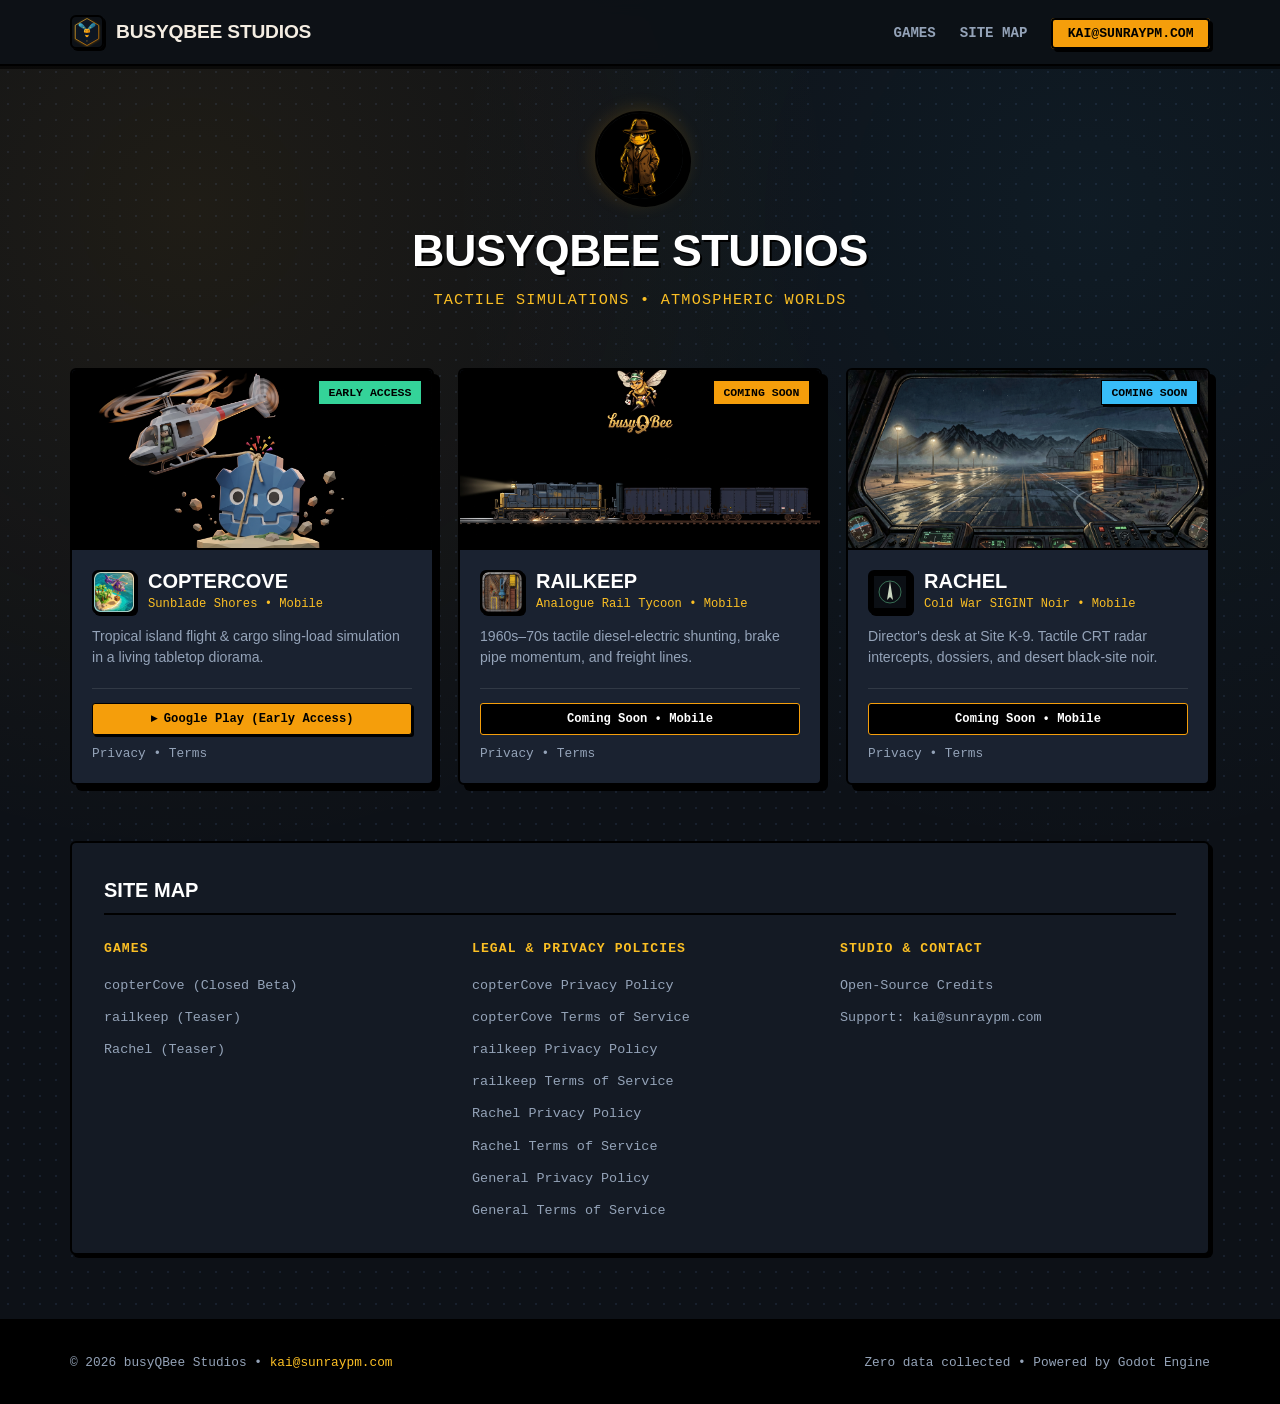
==== index.html @ 2d200925 "fix: set all titles to Mobile platform and copterCove to Early Access" ====
<!DOCTYPE html>
<html lang="en">
<head>
  <meta charset="UTF-8">
  <meta name="viewport" content="width=device-width, initial-scale=1.0">
  <title>busyQBee Studios</title>
  <meta name="description" content="busyQBee Studios — Independent game studio.">
  <link rel="icon" type="image/svg+xml" href="assets/images/favicon.svg">
  <link rel="stylesheet" href="assets/css/style.css">
</head>
<body>

  <!-- Minimal Header -->
  <header class="navbar">
    <div class="container nav-container">
      <a href="index.html" class="nav-brand">
        <img src="assets/images/busyqbee_logo.svg" alt="busyQBee Studios Logo" class="nav-logo">
        <span>busyQBee Studios</span>
      </a>
      <ul class="nav-links">
        <li><a href="#games" class="nav-link">Games</a></li>
        <li><a href="#sitemap" class="nav-link">Site Map</a></li>
        <li><a href="mailto:kai@sunraypm.com" class="nav-btn">kai@sunraypm.com</a></li>
      </ul>
    </div>
  </header>

  <main class="container">
    <!-- Hero / Headline with Noir Mascot -->
    <section class="minimal-hero">
      <img src="assets/images/mascot_noir_bee.png" alt="busyQBee Mascot" class="mascot-badge">
      <h1 class="minimal-title">busyQBee Studios</h1>
      <p class="minimal-tagline">Tactile simulations &bull; Atmospheric worlds</p>
    </section>

    <!-- 3 Games Horizontally -->
    <section id="games" class="games-horizontal-section">
      <div class="games-horizontal-grid">

        <!-- GAME 1: copterCove -->
        <article class="mini-game-card">
          <div class="mini-card-media">
            <img src="assets/images/coptercove_splash.jpg" alt="copterCove" loading="lazy">
            <span class="card-status-badge status-live">Early Access</span>
          </div>
          <div class="mini-card-body">
            <div class="mini-card-header">
              <img src="assets/images/coptercove_icon.png" alt="copterCove Icon" class="mini-icon">
              <div>
                <h2 class="mini-title">copterCove</h2>
                <div class="mini-subtitle">Sunblade Shores &bull; Mobile</div>
              </div>
            </div>
            <p class="mini-desc">
              Tropical island flight &amp; cargo sling-load simulation in a living tabletop diorama.
            </p>
            <div class="mini-actions">
              <a href="https://play.google.com/store/apps/details?id=com.sunraypm.sunbladeshores&hl=de" target="_blank" rel="noopener" class="availability-tag play-btn">&rtrif; Google Play (Early Access)</a>
              <div class="mini-links">
                <a href="coptercove-privacy.html">Privacy</a> &bull;
                <a href="coptercove-tos.html">Terms</a>
              </div>
            </div>
          </div>
        </article>

        <!-- GAME 2: railkeep -->
        <article class="mini-game-card teaser-card">
          <div class="mini-card-media">
            <img src="assets/images/railkeep_splash.png" alt="railkeep" loading="lazy">
            <span class="card-status-badge status-teaser">Coming Soon</span>
          </div>
          <div class="mini-card-body">
            <div class="mini-card-header">
              <img src="assets/images/railkeep_icon.png" alt="railkeep Icon" class="mini-icon">
              <div>
                <h2 class="mini-title">railkeep</h2>
                <div class="mini-subtitle">Analogue Rail Tycoon &bull; Mobile</div>
              </div>
            </div>
            <p class="mini-desc">
              1960s–70s tactile diesel-electric shunting, brake pipe momentum, and freight lines.
            </p>
            <div class="mini-actions">
              <span class="availability-tag">Coming Soon &bull; Mobile</span>
              <div class="mini-links">
                <a href="railkeep-privacy.html">Privacy</a> &bull;
                <a href="railkeep-tos.html">Terms</a>
              </div>
            </div>
          </div>
        </article>

        <!-- GAME 3: Rachel -->
        <article class="mini-game-card teaser-card">
          <div class="mini-card-media">
            <img src="assets/images/rachel_splash.png" alt="Rachel" loading="lazy">
            <span class="card-status-badge status-classified">Coming Soon</span>
          </div>
          <div class="mini-card-body">
            <div class="mini-card-header">
              <img src="assets/images/rachel_icon.svg" alt="Rachel Icon" class="mini-icon" style="padding: 4px;">
              <div>
                <h2 class="mini-title">Rachel</h2>
                <div class="mini-subtitle">Cold War SIGINT Noir &bull; Mobile</div>
              </div>
            </div>
            <p class="mini-desc">
              Director's desk at Site K-9. Tactile CRT radar intercepts, dossiers, and desert black-site noir.
            </p>
            <div class="mini-actions">
              <span class="availability-tag">Coming Soon &bull; Mobile</span>
              <div class="mini-links">
                <a href="rachel-privacy.html">Privacy</a> &bull;
                <a href="rachel-tos.html">Terms</a>
              </div>
            </div>
          </div>
        </article>

      </div>
    </section>

    <!-- Site Map Section Below -->
    <section id="sitemap" class="sitemap-section">
      <div class="sitemap-header">Site Map</div>
      <div class="sitemap-grid">
        <div class="sitemap-col">
          <h4>Games</h4>
          <ul>
            <li><a href="#games">copterCove (Closed Beta)</a></li>
            <li><a href="#games">railkeep (Teaser)</a></li>
            <li><a href="#games">Rachel (Teaser)</a></li>
          </ul>
        </div>

        <div class="sitemap-col">
          <h4>Legal &amp; Privacy Policies</h4>
          <ul>
            <li><a href="coptercove-privacy.html">copterCove Privacy Policy</a></li>
            <li><a href="coptercove-tos.html">copterCove Terms of Service</a></li>
            <li><a href="railkeep-privacy.html">railkeep Privacy Policy</a></li>
            <li><a href="railkeep-tos.html">railkeep Terms of Service</a></li>
            <li><a href="rachel-privacy.html">Rachel Privacy Policy</a></li>
            <li><a href="rachel-tos.html">Rachel Terms of Service</a></li>
            <li><a href="privacy.html">General Privacy Policy</a></li>
            <li><a href="terms.html">General Terms of Service</a></li>
          </ul>
        </div>

        <div class="sitemap-col">
          <h4>Studio &amp; Contact</h4>
          <ul>
            <li><a href="credits.html">Open-Source Credits</a></li>
            <li><a href="mailto:kai@sunraypm.com">Support: kai@sunraypm.com</a></li>
          </ul>
        </div>
      </div>
    </section>
  </main>

  <!-- Minimal Footer -->
  <footer class="footer">
    <div class="container footer-bottom">
      <div>&copy; 2026 busyQBee Studios &bull; <a href="mailto:kai@sunraypm.com">kai@sunraypm.com</a></div>
      <div>Zero data collected &bull; Powered by Godot Engine</div>
    </div>
  </footer>

</body>
</html>
---- assets/css/style.css ----
/* ==========================================================================
   busyQBee Studios — Minimal Noir Cartoony Stylesheet
   Clean 3-column layout, bold ink outlines, warm sodium lighting, zero clutter
   ========================================================================== */

:root {
  --ink-black: #080a0f;
  --noir-bg: #0d1117;
  --noir-surface: #141a24;
  --noir-panel: #1a2230;
  --noir-panel-hover: #222d40;
  
  --amber-lamp: #f59e0b;
  --amber-glow: #fbbf24;
  --radar-green: #34d399;
  --sigint-cyan: #38bdf8;
  
  --paper-cream: #f4ede2;
  --paper-dim: #94a3b8;
  
  --shadow-comic: 3px 3px 0px #000000;
  --shadow-comic-lg: 6px 6px 0px #000000;

  --font-display: -apple-system, BlinkMacSystemFont, "Trebuchet MS", "Impact", sans-serif;
  --font-mono: "Courier New", Courier, ui-monospace, Menlo, monospace;
  --font-sans: -apple-system, BlinkMacSystemFont, "Segoe UI", Roboto, sans-serif;
}

*, *::before, *::after {
  box-sizing: border-box;
  margin: 0;
  padding: 0;
}

html {
  scroll-behavior: smooth;
  font-family: var(--font-sans);
  background-color: var(--ink-black);
  color: var(--paper-cream);
  line-height: 1.5;
}

body {
  min-height: 100vh;
  display: flex;
  flex-direction: column;
  background-color: var(--noir-bg);
  background-image: 
    radial-gradient(circle at 15% 15%, rgba(245, 158, 11, 0.08) 0%, transparent 40%),
    radial-gradient(circle at 85% 15%, rgba(56, 189, 248, 0.06) 0%, transparent 40%),
    radial-gradient(#18202d 1px, transparent 1px);
  background-size: 100% 100%, 100% 100%, 16px 16px;
}

a {
  color: var(--amber-glow);
  text-decoration: none;
  transition: all 0.2s ease;
}

a:hover {
  color: #fff;
}

img {
  max-width: 100%;
  height: auto;
  display: block;
}

.container {
  width: 100%;
  max-width: 1180px;
  margin: 0 auto;
  padding: 0 1.25rem;
}

.container-narrow {
  max-width: 840px;
}

/* Navbar */
.navbar {
  position: sticky;
  top: 0;
  z-index: 100;
  background: rgba(13, 17, 23, 0.95);
  backdrop-filter: blur(8px);
  border-bottom: 2px solid #000;
  box-shadow: 0 3px 0 rgba(0, 0, 0, 0.6);
}

.nav-container {
  display: flex;
  justify-content: space-between;
  align-items: center;
  height: 64px;
}

.nav-brand {
  display: flex;
  align-items: center;
  gap: 0.75rem;
  font-family: var(--font-display);
  font-weight: 800;
  font-size: 1.2rem;
  letter-spacing: -0.01em;
  color: var(--paper-cream);
  text-transform: uppercase;
}

.nav-logo {
  width: 34px;
  height: 34px;
  border-radius: 6px;
  border: 2px solid #000;
  box-shadow: 2px 2px 0px #000;
}

.nav-links {
  display: flex;
  align-items: center;
  gap: 1.5rem;
  list-style: none;
}

.nav-link {
  font-family: var(--font-mono);
  font-size: 0.88rem;
  font-weight: 700;
  color: var(--paper-dim);
  text-transform: uppercase;
}

.nav-link:hover {
  color: var(--amber-glow);
}

.nav-btn {
  font-family: var(--font-mono);
  background: var(--amber-lamp);
  color: #000;
  padding: 0.4rem 0.9rem;
  border-radius: 4px;
  font-weight: 800;
  font-size: 0.82rem;
  text-transform: uppercase;
  border: 2px solid #000;
  box-shadow: var(--shadow-comic);
}

.nav-btn:hover {
  background: var(--amber-glow);
  transform: translate(-1px, -1px);
  box-shadow: 4px 4px 0px #000;
  color: #000;
}

/* Minimal Hero */
.minimal-hero {
  text-align: center;
  padding: 2.8rem 0 2rem;
}

.mascot-badge {
  width: 90px;
  height: 90px;
  border: 2px solid #000;
  border-radius: 50%;
  margin: 0 auto 1rem;
  box-shadow: var(--shadow-comic-lg), 0 0 20px rgba(245, 158, 11, 0.2);
  object-fit: cover;
  background: #000;
}

.minimal-title {
  font-family: var(--font-display);
  font-size: clamp(2rem, 4vw, 2.8rem);
  font-weight: 900;
  text-transform: uppercase;
  color: #fff;
  letter-spacing: -0.01em;
  text-shadow: 2px 2px 0px #000;
}

.minimal-tagline {
  font-family: var(--font-mono);
  font-size: 0.95rem;
  color: var(--amber-glow);
  text-transform: uppercase;
  letter-spacing: 0.08em;
  margin-top: 0.3rem;
}

/* Horizontal 3-Card Grid */
.games-horizontal-section {
  padding: 1.5rem 0 3.5rem;
}

.games-horizontal-grid {
  display: grid;
  grid-template-columns: repeat(3, 1fr);
  gap: 1.5rem;
}

.mini-game-card {
  background: var(--noir-panel);
  border: 2px solid #000;
  border-radius: 6px;
  overflow: hidden;
  box-shadow: var(--shadow-comic-lg);
  display: flex;
  flex-direction: column;
  transition: transform 0.2s ease, border-color 0.2s ease;
}

.mini-game-card:hover {
  transform: translate(-2px, -2px);
  box-shadow: 8px 8px 0px #000;
  border-color: var(--amber-lamp);
}

.mini-card-media {
  position: relative;
  height: 180px;
  background: #000;
  border-bottom: 2px solid #000;
  overflow: hidden;
}

.mini-card-media img {
  width: 100%;
  height: 100%;
  object-fit: cover;
}

.card-status-badge {
  position: absolute;
  top: 10px;
  right: 10px;
  font-family: var(--font-mono);
  font-size: 0.72rem;
  font-weight: 800;
  text-transform: uppercase;
  padding: 0.2rem 0.6rem;
  border: 1px solid #000;
  box-shadow: 2px 2px 0px #000;
}

.status-live {
  background: var(--radar-green);
  color: #000;
}

.status-teaser {
  background: var(--amber-lamp);
  color: #000;
}

.status-classified {
  background: var(--sigint-cyan);
  color: #000;
}

.mini-card-body {
  padding: 1.25rem;
  display: flex;
  flex-direction: column;
  flex-grow: 1;
  justify-content: space-between;
}

.mini-card-header {
  display: flex;
  align-items: center;
  gap: 0.75rem;
  margin-bottom: 0.8rem;
}

.mini-icon {
  width: 44px;
  height: 44px;
  border-radius: 6px;
  border: 2px solid #000;
  box-shadow: 2px 2px 0px #000;
  background: #000;
  flex-shrink: 0;
}

.mini-title {
  font-family: var(--font-display);
  font-size: 1.25rem;
  font-weight: 800;
  text-transform: uppercase;
  color: #fff;
  line-height: 1.1;
}

.mini-subtitle {
  font-family: var(--font-mono);
  font-size: 0.76rem;
  color: var(--amber-glow);
  margin-top: 0.15rem;
}

.mini-desc {
  font-size: 0.88rem;
  color: var(--paper-dim);
  line-height: 1.5;
  margin-bottom: 1.2rem;
}

.mini-actions {
  border-top: 1px solid rgba(255, 255, 255, 0.1);
  padding-top: 0.9rem;
}

.availability-tag {
  display: block;
  font-family: var(--font-mono);
  font-size: 0.76rem;
  font-weight: 700;
  color: #fff;
  background: #000;
  padding: 0.35rem 0.5rem;
  border: 1px solid var(--amber-lamp);
  margin-bottom: 0.6rem;
  border-radius: 3px;
  text-align: center;
}

.availability-tag.play-btn {
  background: var(--amber-lamp);
  color: #000;
  border-color: #000;
  box-shadow: 2px 2px 0px #000;
  text-decoration: none;
}

.availability-tag.play-btn:hover {
  background: var(--amber-glow);
  transform: translate(-1px, -1px);
  box-shadow: 3px 3px 0px #000;
  color: #000;
}

.mini-links {
  font-family: var(--font-mono);
  font-size: 0.8rem;
  color: var(--paper-dim);
}

.mini-links a {
  color: var(--paper-dim);
}

.mini-links a:hover {
  color: var(--amber-glow);
}

/* Site Map Section */
.sitemap-section {
  background: var(--noir-surface);
  border: 2px solid #000;
  border-radius: 6px;
  padding: 2rem;
  margin-bottom: 4rem;
  box-shadow: var(--shadow-comic);
}

.sitemap-header {
  font-family: var(--font-display);
  font-size: 1.25rem;
  font-weight: 800;
  text-transform: uppercase;
  color: #fff;
  border-bottom: 2px solid #000;
  padding-bottom: 0.5rem;
  margin-bottom: 1.5rem;
}

.sitemap-grid {
  display: grid;
  grid-template-columns: repeat(3, 1fr);
  gap: 2rem;
}

.sitemap-col h4 {
  font-family: var(--font-mono);
  font-size: 0.82rem;
  font-weight: 800;
  text-transform: uppercase;
  letter-spacing: 0.08em;
  color: var(--amber-glow);
  margin-bottom: 0.8rem;
}

.sitemap-col ul {
  list-style: none;
  display: flex;
  flex-direction: column;
  gap: 0.5rem;
}

.sitemap-col li a {
  font-family: var(--font-mono);
  font-size: 0.84rem;
  color: var(--paper-dim);
}

.sitemap-col li a:hover {
  color: #fff;
  padding-left: 3px;
}

/* Legal Document Styles */
.legal-header {
  padding: 3rem 0 1.5rem;
  border-bottom: 2px solid #000;
  margin-bottom: 2rem;
}

.legal-back {
  font-family: var(--font-mono);
  font-size: 0.85rem;
  text-transform: uppercase;
  color: var(--paper-dim);
  margin-bottom: 1rem;
  display: inline-block;
}

.legal-title {
  font-family: var(--font-display);
  font-size: clamp(1.8rem, 3.5vw, 2.5rem);
  font-weight: 900;
  text-transform: uppercase;
  color: #fff;
  margin-bottom: 0.5rem;
}

.legal-meta {
  display: flex;
  gap: 1.5rem;
  font-family: var(--font-mono);
  font-size: 0.8rem;
  color: var(--amber-glow);
  flex-wrap: wrap;
}

.legal-nav-tabs {
  display: flex;
  gap: 0.6rem;
  margin-bottom: 1.5rem;
  border-bottom: 2px solid #000;
  padding-bottom: 0.6rem;
  flex-wrap: wrap;
}

.legal-tab-btn {
  font-family: var(--font-mono);
  padding: 0.35rem 0.8rem;
  background: var(--noir-surface);
  color: var(--paper-dim);
  font-size: 0.8rem;
  font-weight: 700;
  text-transform: uppercase;
  border: 2px solid #000;
  box-shadow: 2px 2px 0px #000;
}

.legal-tab-btn.active, .legal-tab-btn:hover {
  background: var(--amber-lamp);
  color: #000;
}

.legal-content {
  background: var(--noir-panel);
  border: 2px solid #000;
  box-shadow: var(--shadow-comic-lg);
  border-radius: 6px;
  padding: 2.5rem;
  margin-bottom: 3.5rem;
}

.legal-content h2 {
  font-family: var(--font-display);
  font-size: 1.3rem;
  font-weight: 800;
  text-transform: uppercase;
  color: #fff;
  margin: 1.8rem 0 0.8rem;
  padding-bottom: 0.4rem;
  border-bottom: 2px solid #000;
}

.legal-content h2:first-of-type {
  margin-top: 0;
}

.legal-content p {
  color: var(--paper-dim);
  font-size: 0.92rem;
  line-height: 1.6;
  margin-bottom: 0.9rem;
}

.legal-content ul {
  color: var(--paper-dim);
  padding-left: 1.5rem;
  margin-bottom: 1rem;
  font-size: 0.92rem;
}

.legal-content li {
  margin-bottom: 0.35rem;
}

.legal-notice-box {
  background: #000;
  border-left: 4px solid var(--amber-lamp);
  padding: 1rem 1.25rem;
  margin: 1.2rem 0;
  font-family: var(--font-mono);
  font-size: 0.86rem;
  color: var(--amber-glow);
}

/* Footer */
.footer {
  margin-top: auto;
  background: #000;
  border-top: 2px solid #000;
  padding: 2rem 0;
}

.footer-bottom {
  display: flex;
  justify-content: space-between;
  align-items: center;
  flex-wrap: wrap;
  gap: 1rem;
  font-family: var(--font-mono);
  font-size: 0.8rem;
  color: var(--paper-dim);
}

/* Responsive */
@media (max-width: 900px) {
  .games-horizontal-grid {
    grid-template-columns: 1fr;
  }
  .sitemap-grid {
    grid-template-columns: 1fr;
    gap: 1.5rem;
  }
}
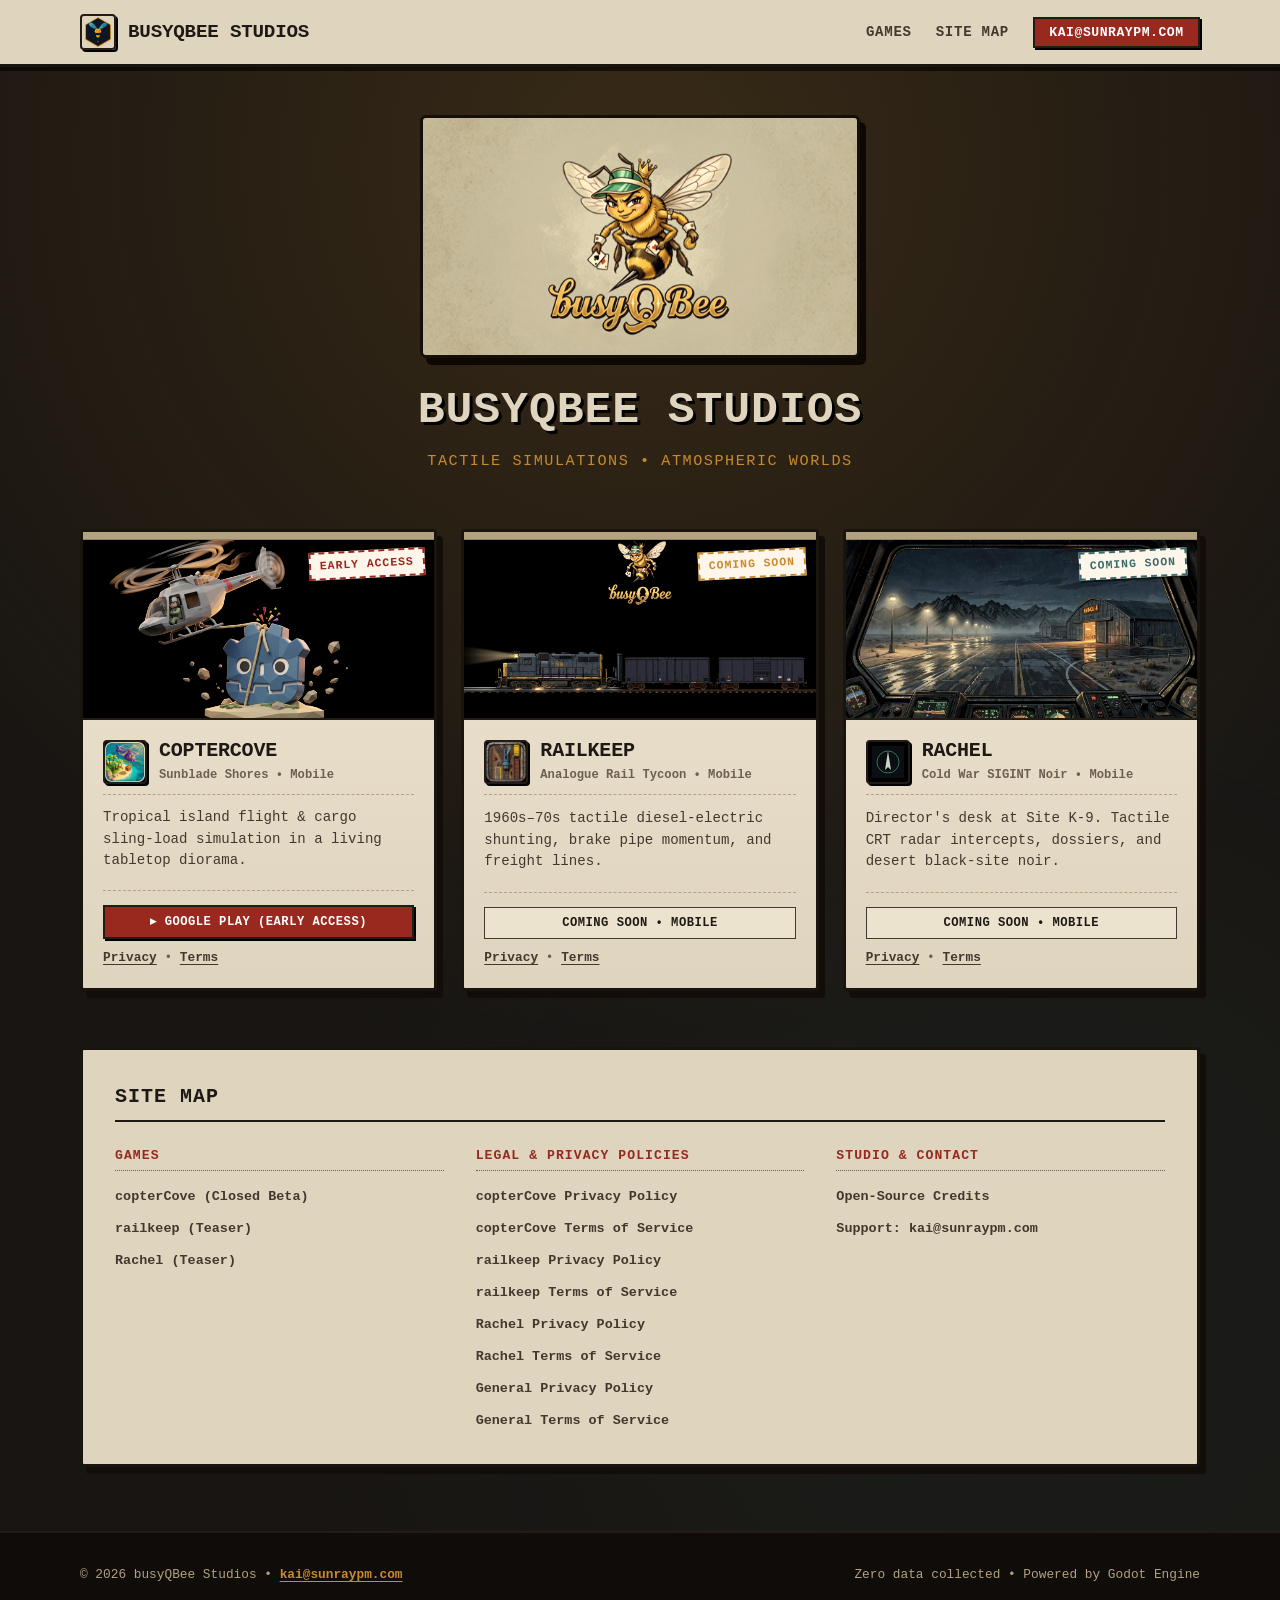
==== commit ce872329: "feat: incorporate official busyQBee.png studio emblem into hero header" ====
--- a/index.html
+++ b/index.html
@@ -26,9 +26,9 @@
   </header>
 
   <main class="container">
-    <!-- Hero / Headline with Noir Mascot -->
+    <!-- Hero / Headline with Official Studio Emblem -->
     <section class="minimal-hero">
-      <img src="assets/images/mascot_noir_bee.png" alt="busyQBee Mascot" class="mascot-badge">
+      <img src="assets/images/busyQBee_emblem.png" alt="busyQBee Studios Official Emblem" class="studio-emblem-banner">
       <h1 class="minimal-title">busyQBee Studios</h1>
       <p class="minimal-tagline">Tactile simulations &bull; Atmospheric worlds</p>
     </section>
--- a/assets/css/style.css
+++ b/assets/css/style.css
@@ -1,29 +1,40 @@
 /* ==========================================================================
-   busyQBee Studios — Minimal Noir Cartoony Stylesheet
-   Clean 3-column layout, bold ink outlines, warm sodium lighting, zero clutter
+   busyQBee Studios — 1970s Analogue / Parchment & Noir Stylesheet
+   Tactile manila dossiers, typewriter monospace, rubber stamps,
+   aged paper, faded tungsten lamps, and warm ink halftones.
    ========================================================================== */
 
 :root {
-  --ink-black: #080a0f;
-  --noir-bg: #0d1117;
-  --noir-surface: #141a24;
-  --noir-panel: #1a2230;
-  --noir-panel-hover: #222d40;
+  /* 1970s Aged Manila & Parchment Palette */
+  --bg-desk: #181512;
+  --parchment-base: #dfd4be;
+  --parchment-light: #ece3cf;
+  --parchment-dark: #ccbe9f;
+  --parchment-shadow: #b3a27f;
   
-  --amber-lamp: #f59e0b;
-  --amber-glow: #fbbf24;
-  --radar-green: #34d399;
-  --sigint-cyan: #38bdf8;
+  --ink-primary: #1e1914;
+  --ink-secondary: #42382e;
+  --ink-faded: #6d5f52;
+  --ink-red-stamp: #99281e;
+  --ink-red-faded: #bb382d;
   
-  --paper-cream: #f4ede2;
-  --paper-dim: #94a3b8;
+  /* 70s Accents: Mustard, Oxblood, Faded Teal, Tungsten Amber */
+  --retro-mustard: #c98a2c;
+  --retro-amber: #d97706;
+  --retro-oxblood: #7c221a;
+  --retro-teal: #3b6b68;
+  --retro-green: #2e5c38;
   
-  --shadow-comic: 3px 3px 0px #000000;
-  --shadow-comic-lg: 6px 6px 0px #000000;
-
-  --font-display: -apple-system, BlinkMacSystemFont, "Trebuchet MS", "Impact", sans-serif;
-  --font-mono: "Courier New", Courier, ui-monospace, Menlo, monospace;
-  --font-sans: -apple-system, BlinkMacSystemFont, "Segoe UI", Roboto, sans-serif;
+  --border-ink: 2px solid #231c16;
+  --border-ink-thick: 3px solid #1a140f;
+  
+  /* Analogue Print Shadows */
+  --shadow-dossier: 3px 4px 0px #1a140f;
+  --shadow-dossier-lg: 6px 7px 0px #120d09;
+  
+  --font-typewriter: "Courier New", Courier, ui-monospace, Menlo, monospace;
+  --font-header: "American Typewriter", "Courier New", Courier, monospace;
+  --font-body: "Courier New", Courier, Georgia, serif;
 }
 
 *, *::before, *::after {
@@ -34,32 +45,36 @@
 
 html {
   scroll-behavior: smooth;
-  font-family: var(--font-sans);
-  background-color: var(--ink-black);
-  color: var(--paper-cream);
+  font-family: var(--font-body);
+  background-color: var(--bg-desk);
+  color: var(--ink-primary);
   line-height: 1.5;
 }
 
+/* Desk texture background with warm tungsten desk lamp glow */
 body {
   min-height: 100vh;
   display: flex;
   flex-direction: column;
-  background-color: var(--noir-bg);
+  background-color: var(--bg-desk);
   background-image: 
-    radial-gradient(circle at 15% 15%, rgba(245, 158, 11, 0.08) 0%, transparent 40%),
-    radial-gradient(circle at 85% 15%, rgba(56, 189, 248, 0.06) 0%, transparent 40%),
-    radial-gradient(#18202d 1px, transparent 1px);
-  background-size: 100% 100%, 100% 100%, 16px 16px;
+    radial-gradient(circle at 50% 10%, rgba(201, 138, 44, 0.18) 0%, transparent 55%),
+    radial-gradient(circle at 80% 80%, rgba(59, 107, 104, 0.1) 0%, transparent 45%),
+    repeating-linear-gradient(0deg, rgba(0,0,0,0.06), rgba(0,0,0,0.06) 1px, transparent 1px, transparent 4px);
+  color: var(--ink-primary);
 }
 
 a {
-  color: var(--amber-glow);
-  text-decoration: none;
-  transition: all 0.2s ease;
+  color: var(--ink-red-stamp);
+  text-decoration: underline;
+  text-underline-offset: 3px;
+  font-weight: 700;
+  transition: all 0.15s ease;
 }
 
 a:hover {
-  color: #fff;
+  color: var(--retro-oxblood);
+  background-color: rgba(153, 40, 30, 0.1);
 }
 
 img {
@@ -70,7 +85,7 @@
 
 .container {
   width: 100%;
-  max-width: 1180px;
+  max-width: 1160px;
   margin: 0 auto;
   padding: 0 1.25rem;
 }
@@ -79,15 +94,14 @@
   max-width: 840px;
 }
 
-/* Navbar */
+/* 1970s Agency Manila Header */
 .navbar {
   position: sticky;
   top: 0;
   z-index: 100;
-  background: rgba(13, 17, 23, 0.95);
-  backdrop-filter: blur(8px);
-  border-bottom: 2px solid #000;
-  box-shadow: 0 3px 0 rgba(0, 0, 0, 0.6);
+  background: var(--parchment-base);
+  border-bottom: var(--border-ink-thick);
+  box-shadow: 0 4px 0px rgba(0, 0, 0, 0.6);
 }
 
 .nav-container {
@@ -101,19 +115,20 @@
   display: flex;
   align-items: center;
   gap: 0.75rem;
-  font-family: var(--font-display);
+  font-family: var(--font-header);
   font-weight: 800;
   font-size: 1.2rem;
   letter-spacing: -0.01em;
-  color: var(--paper-cream);
-  text-transform: uppercase;
+  color: var(--ink-primary);
+  text-transform: uppercase;
+  text-decoration: none;
 }
 
 .nav-logo {
-  width: 34px;
-  height: 34px;
-  border-radius: 6px;
-  border: 2px solid #000;
+  width: 36px;
+  height: 36px;
+  border-radius: 4px;
+  border: var(--border-ink);
   box-shadow: 2px 2px 0px #000;
 }
 
@@ -125,74 +140,79 @@
 }
 
 .nav-link {
-  font-family: var(--font-mono);
+  font-family: var(--font-typewriter);
   font-size: 0.88rem;
   font-weight: 700;
-  color: var(--paper-dim);
-  text-transform: uppercase;
+  color: var(--ink-secondary);
+  text-transform: uppercase;
+  letter-spacing: 0.05em;
+  text-decoration: none;
 }
 
 .nav-link:hover {
-  color: var(--amber-glow);
+  color: var(--ink-red-stamp);
+  text-decoration: underline;
 }
 
 .nav-btn {
-  font-family: var(--font-mono);
-  background: var(--amber-lamp);
-  color: #000;
+  font-family: var(--font-typewriter);
+  background: var(--ink-red-stamp);
+  color: #fff !important;
   padding: 0.4rem 0.9rem;
-  border-radius: 4px;
   font-weight: 800;
   font-size: 0.82rem;
   text-transform: uppercase;
-  border: 2px solid #000;
-  box-shadow: var(--shadow-comic);
+  border: var(--border-ink);
+  box-shadow: 2px 2px 0px #000;
+  text-decoration: none;
+  letter-spacing: 0.04em;
 }
 
 .nav-btn:hover {
-  background: var(--amber-glow);
+  background: var(--retro-oxblood);
   transform: translate(-1px, -1px);
-  box-shadow: 4px 4px 0px #000;
-  color: #000;
-}
-
-/* Minimal Hero */
+  box-shadow: 3px 3px 0px #000;
+}
+
+/* Minimal Hero Docket Header */
 .minimal-hero {
   text-align: center;
-  padding: 2.8rem 0 2rem;
-}
-
-.mascot-badge {
-  width: 90px;
-  height: 90px;
-  border: 2px solid #000;
-  border-radius: 50%;
-  margin: 0 auto 1rem;
-  box-shadow: var(--shadow-comic-lg), 0 0 20px rgba(245, 158, 11, 0.2);
-  object-fit: cover;
-  background: #000;
+  padding: 3rem 0 2rem;
+}
+
+.studio-emblem-banner {
+  max-width: 440px;
+  width: 90%;
+  height: auto;
+  margin: 0 auto 1.2rem;
+  border: var(--border-ink-thick);
+  border-radius: 6px;
+  box-shadow: var(--shadow-dossier-lg);
+  background: #110e0b;
+  display: block;
+  filter: sepia(0.15) contrast(1.05);
 }
 
 .minimal-title {
-  font-family: var(--font-display);
+  font-family: var(--font-header);
   font-size: clamp(2rem, 4vw, 2.8rem);
   font-weight: 900;
   text-transform: uppercase;
-  color: #fff;
-  letter-spacing: -0.01em;
-  text-shadow: 2px 2px 0px #000;
+  color: var(--parchment-base);
+  letter-spacing: 0.02em;
+  text-shadow: 3px 3px 0px #000;
 }
 
 .minimal-tagline {
-  font-family: var(--font-mono);
+  font-family: var(--font-typewriter);
   font-size: 0.95rem;
-  color: var(--amber-glow);
-  text-transform: uppercase;
-  letter-spacing: 0.08em;
-  margin-top: 0.3rem;
-}
-
-/* Horizontal 3-Card Grid */
+  color: var(--retro-mustard);
+  text-transform: uppercase;
+  letter-spacing: 0.1em;
+  margin-top: 0.4rem;
+}
+
+/* 3 Manila Folders / Dossiers Side-by-Side */
 .games-horizontal-section {
   padding: 1.5rem 0 3.5rem;
 }
@@ -203,28 +223,39 @@
   gap: 1.5rem;
 }
 
+/* Manila Paper Card */
 .mini-game-card {
-  background: var(--noir-panel);
-  border: 2px solid #000;
-  border-radius: 6px;
+  background: var(--parchment-base);
+  background-image: linear-gradient(180deg, var(--parchment-light) 0%, var(--parchment-base) 100%);
+  border: var(--border-ink-thick);
+  border-radius: 4px;
   overflow: hidden;
-  box-shadow: var(--shadow-comic-lg);
+  box-shadow: var(--shadow-dossier-lg);
   display: flex;
   flex-direction: column;
-  transition: transform 0.2s ease, border-color 0.2s ease;
+  position: relative;
+  transition: transform 0.2s ease, box-shadow 0.2s ease;
 }
 
 .mini-game-card:hover {
-  transform: translate(-2px, -2px);
-  box-shadow: 8px 8px 0px #000;
-  border-color: var(--amber-lamp);
+  transform: translate(-2px, -3px);
+  box-shadow: 8px 10px 0px #0c0906;
+}
+
+/* Simulated folder tab at top */
+.mini-game-card::before {
+  content: "";
+  display: block;
+  height: 8px;
+  background: var(--parchment-shadow);
+  border-bottom: 1px solid rgba(0, 0, 0, 0.2);
 }
 
 .mini-card-media {
   position: relative;
   height: 180px;
-  background: #000;
-  border-bottom: 2px solid #000;
+  background: #110e0b;
+  border-bottom: var(--border-ink);
   overflow: hidden;
 }
 
@@ -232,34 +263,43 @@
   width: 100%;
   height: 100%;
   object-fit: cover;
-}
-
+  filter: sepia(0.2) contrast(1.05);
+}
+
+/* 70s Rubber Stamp Badges */
 .card-status-badge {
   position: absolute;
   top: 10px;
   right: 10px;
-  font-family: var(--font-mono);
+  font-family: var(--font-typewriter);
   font-size: 0.72rem;
-  font-weight: 800;
-  text-transform: uppercase;
-  padding: 0.2rem 0.6rem;
-  border: 1px solid #000;
-  box-shadow: 2px 2px 0px #000;
+  font-weight: 900;
+  text-transform: uppercase;
+  letter-spacing: 0.08em;
+  padding: 0.2rem 0.55rem;
+  border: 2px dashed;
+  transform: rotate(-3deg);
 }
 
 .status-live {
-  background: var(--radar-green);
-  color: #000;
+  background: #fff6eb;
+  color: var(--ink-red-stamp);
+  border-color: var(--ink-red-stamp);
+  box-shadow: 2px 2px 0px rgba(0,0,0,0.5);
 }
 
 .status-teaser {
-  background: var(--amber-lamp);
-  color: #000;
+  background: #fff6eb;
+  color: var(--retro-mustard);
+  border-color: var(--retro-mustard);
+  box-shadow: 2px 2px 0px rgba(0,0,0,0.5);
 }
 
 .status-classified {
-  background: var(--sigint-cyan);
-  color: #000;
+  background: #fff6eb;
+  color: var(--retro-teal);
+  border-color: var(--retro-teal);
+  box-shadow: 2px 2px 0px rgba(0,0,0,0.5);
 }
 
 .mini-card-body {
@@ -275,108 +315,113 @@
   align-items: center;
   gap: 0.75rem;
   margin-bottom: 0.8rem;
+  border-bottom: 1px dashed var(--parchment-shadow);
+  padding-bottom: 0.6rem;
 }
 
 .mini-icon {
   width: 44px;
   height: 44px;
-  border-radius: 6px;
-  border: 2px solid #000;
+  border-radius: 4px;
+  border: var(--border-ink);
   box-shadow: 2px 2px 0px #000;
   background: #000;
   flex-shrink: 0;
 }
 
 .mini-title {
-  font-family: var(--font-display);
+  font-family: var(--font-header);
   font-size: 1.25rem;
   font-weight: 800;
   text-transform: uppercase;
-  color: #fff;
+  color: var(--ink-primary);
   line-height: 1.1;
+  letter-spacing: -0.01em;
 }
 
 .mini-subtitle {
-  font-family: var(--font-mono);
+  font-family: var(--font-typewriter);
   font-size: 0.76rem;
-  color: var(--amber-glow);
-  margin-top: 0.15rem;
+  font-weight: 700;
+  color: var(--ink-faded);
+  margin-top: 0.2rem;
 }
 
 .mini-desc {
   font-size: 0.88rem;
-  color: var(--paper-dim);
+  color: var(--ink-secondary);
   line-height: 1.5;
   margin-bottom: 1.2rem;
 }
 
 .mini-actions {
-  border-top: 1px solid rgba(255, 255, 255, 0.1);
+  border-top: 1px dashed var(--parchment-shadow);
   padding-top: 0.9rem;
 }
 
 .availability-tag {
   display: block;
-  font-family: var(--font-mono);
+  font-family: var(--font-typewriter);
   font-size: 0.76rem;
-  font-weight: 700;
-  color: #fff;
-  background: #000;
+  font-weight: 800;
+  color: var(--ink-primary);
+  background: var(--parchment-light);
   padding: 0.35rem 0.5rem;
-  border: 1px solid var(--amber-lamp);
+  border: 1px solid var(--ink-secondary);
   margin-bottom: 0.6rem;
-  border-radius: 3px;
   text-align: center;
+  text-transform: uppercase;
+  letter-spacing: 0.04em;
 }
 
 .availability-tag.play-btn {
-  background: var(--amber-lamp);
-  color: #000;
-  border-color: #000;
+  background: var(--ink-red-stamp);
+  color: #fff !important;
+  border: var(--border-ink);
   box-shadow: 2px 2px 0px #000;
   text-decoration: none;
 }
 
 .availability-tag.play-btn:hover {
-  background: var(--amber-glow);
+  background: var(--retro-oxblood);
   transform: translate(-1px, -1px);
   box-shadow: 3px 3px 0px #000;
-  color: #000;
 }
 
 .mini-links {
-  font-family: var(--font-mono);
+  font-family: var(--font-typewriter);
   font-size: 0.8rem;
-  color: var(--paper-dim);
+  color: var(--ink-faded);
 }
 
 .mini-links a {
-  color: var(--paper-dim);
+  color: var(--ink-secondary);
 }
 
 .mini-links a:hover {
-  color: var(--amber-glow);
-}
-
-/* Site Map Section */
+  color: var(--ink-red-stamp);
+}
+
+/* Site Map Section — Manila Folder Style */
 .sitemap-section {
-  background: var(--noir-surface);
-  border: 2px solid #000;
-  border-radius: 6px;
+  background: var(--parchment-base);
+  border: var(--border-ink-thick);
+  border-radius: 4px;
   padding: 2rem;
   margin-bottom: 4rem;
-  box-shadow: var(--shadow-comic);
+  box-shadow: var(--shadow-dossier-lg);
 }
 
 .sitemap-header {
-  font-family: var(--font-display);
+  font-family: var(--font-header);
   font-size: 1.25rem;
-  font-weight: 800;
-  text-transform: uppercase;
-  color: #fff;
-  border-bottom: 2px solid #000;
+  font-weight: 900;
+  text-transform: uppercase;
+  color: var(--ink-primary);
+  border-bottom: 2px solid var(--ink-primary);
   padding-bottom: 0.5rem;
   margin-bottom: 1.5rem;
+  letter-spacing: 0.05em;
 }
 
 .sitemap-grid {
@@ -386,13 +431,15 @@
 }
 
 .sitemap-col h4 {
-  font-family: var(--font-mono);
+  font-family: var(--font-typewriter);
   font-size: 0.82rem;
-  font-weight: 800;
+  font-weight: 900;
   text-transform: uppercase;
   letter-spacing: 0.08em;
-  color: var(--amber-glow);
+  color: var(--ink-red-stamp);
   margin-bottom: 0.8rem;
+  border-bottom: 1px dotted var(--ink-faded);
+  padding-bottom: 0.3rem;
 }
 
 .sitemap-col ul {
@@ -403,47 +450,50 @@
 }
 
 .sitemap-col li a {
-  font-family: var(--font-mono);
+  font-family: var(--font-typewriter);
   font-size: 0.84rem;
-  color: var(--paper-dim);
+  color: var(--ink-secondary);
+  text-decoration: none;
 }
 
 .sitemap-col li a:hover {
-  color: #fff;
+  color: var(--ink-red-stamp);
+  text-decoration: underline;
   padding-left: 3px;
 }
 
-/* Legal Document Styles */
+/* Legal Documents in Manila Docket Style */
 .legal-header {
-  padding: 3rem 0 1.5rem;
-  border-bottom: 2px solid #000;
+  padding: 2.5rem 0 1.5rem;
+  border-bottom: 2px solid var(--parchment-shadow);
   margin-bottom: 2rem;
 }
 
 .legal-back {
-  font-family: var(--font-mono);
+  font-family: var(--font-typewriter);
   font-size: 0.85rem;
   text-transform: uppercase;
-  color: var(--paper-dim);
+  color: var(--retro-mustard);
   margin-bottom: 1rem;
   display: inline-block;
 }
 
 .legal-title {
-  font-family: var(--font-display);
+  font-family: var(--font-header);
   font-size: clamp(1.8rem, 3.5vw, 2.5rem);
   font-weight: 900;
   text-transform: uppercase;
-  color: #fff;
+  color: var(--parchment-base);
   margin-bottom: 0.5rem;
+  text-shadow: 2px 2px 0px #000;
 }
 
 .legal-meta {
   display: flex;
   gap: 1.5rem;
-  font-family: var(--font-mono);
+  font-family: var(--font-typewriter);
   font-size: 0.8rem;
-  color: var(--amber-glow);
+  color: var(--retro-mustard);
   flex-wrap: wrap;
 }
 
@@ -451,46 +501,48 @@
   display: flex;
   gap: 0.6rem;
   margin-bottom: 1.5rem;
-  border-bottom: 2px solid #000;
+  border-bottom: 1px solid var(--parchment-shadow);
   padding-bottom: 0.6rem;
   flex-wrap: wrap;
 }
 
 .legal-tab-btn {
-  font-family: var(--font-mono);
+  font-family: var(--font-typewriter);
   padding: 0.35rem 0.8rem;
-  background: var(--noir-surface);
-  color: var(--paper-dim);
+  background: var(--parchment-base);
+  color: var(--ink-primary);
   font-size: 0.8rem;
-  font-weight: 700;
-  text-transform: uppercase;
-  border: 2px solid #000;
+  font-weight: 800;
+  text-transform: uppercase;
+  border: var(--border-ink);
   box-shadow: 2px 2px 0px #000;
+  text-decoration: none;
 }
 
 .legal-tab-btn.active, .legal-tab-btn:hover {
-  background: var(--amber-lamp);
-  color: #000;
+  background: var(--ink-red-stamp);
+  color: #fff !important;
 }
 
 .legal-content {
-  background: var(--noir-panel);
-  border: 2px solid #000;
-  box-shadow: var(--shadow-comic-lg);
-  border-radius: 6px;
+  background: var(--parchment-base);
+  border: var(--border-ink-thick);
+  box-shadow: var(--shadow-dossier-lg);
+  border-radius: 4px;
   padding: 2.5rem;
   margin-bottom: 3.5rem;
+  color: var(--ink-primary);
 }
 
 .legal-content h2 {
-  font-family: var(--font-display);
+  font-family: var(--font-header);
   font-size: 1.3rem;
-  font-weight: 800;
-  text-transform: uppercase;
-  color: #fff;
+  font-weight: 900;
+  text-transform: uppercase;
+  color: var(--ink-primary);
   margin: 1.8rem 0 0.8rem;
   padding-bottom: 0.4rem;
-  border-bottom: 2px solid #000;
+  border-bottom: 2px solid var(--ink-primary);
 }
 
 .legal-content h2:first-of-type {
@@ -498,14 +550,14 @@
 }
 
 .legal-content p {
-  color: var(--paper-dim);
+  color: var(--ink-secondary);
   font-size: 0.92rem;
   line-height: 1.6;
   margin-bottom: 0.9rem;
 }
 
 .legal-content ul {
-  color: var(--paper-dim);
+  color: var(--ink-secondary);
   padding-left: 1.5rem;
   margin-bottom: 1rem;
   font-size: 0.92rem;
@@ -516,20 +568,21 @@
 }
 
 .legal-notice-box {
-  background: #000;
-  border-left: 4px solid var(--amber-lamp);
+  background: var(--parchment-light);
+  border: 1px solid var(--ink-red-stamp);
+  border-left: 6px solid var(--ink-red-stamp);
   padding: 1rem 1.25rem;
   margin: 1.2rem 0;
-  font-family: var(--font-mono);
+  font-family: var(--font-typewriter);
   font-size: 0.86rem;
-  color: var(--amber-glow);
-}
-
-/* Footer */
+  color: var(--ink-primary);
+}
+
+/* Footer in Desk Dark */
 .footer {
   margin-top: auto;
-  background: #000;
-  border-top: 2px solid #000;
+  background: #0f0c0a;
+  border-top: 2px solid #231c16;
   padding: 2rem 0;
 }
 
@@ -539,9 +592,13 @@
   align-items: center;
   flex-wrap: wrap;
   gap: 1rem;
-  font-family: var(--font-mono);
+  font-family: var(--font-typewriter);
   font-size: 0.8rem;
-  color: var(--paper-dim);
+  color: var(--parchment-shadow);
+}
+
+.footer-bottom a {
+  color: var(--retro-mustard);
 }
 
 /* Responsive */
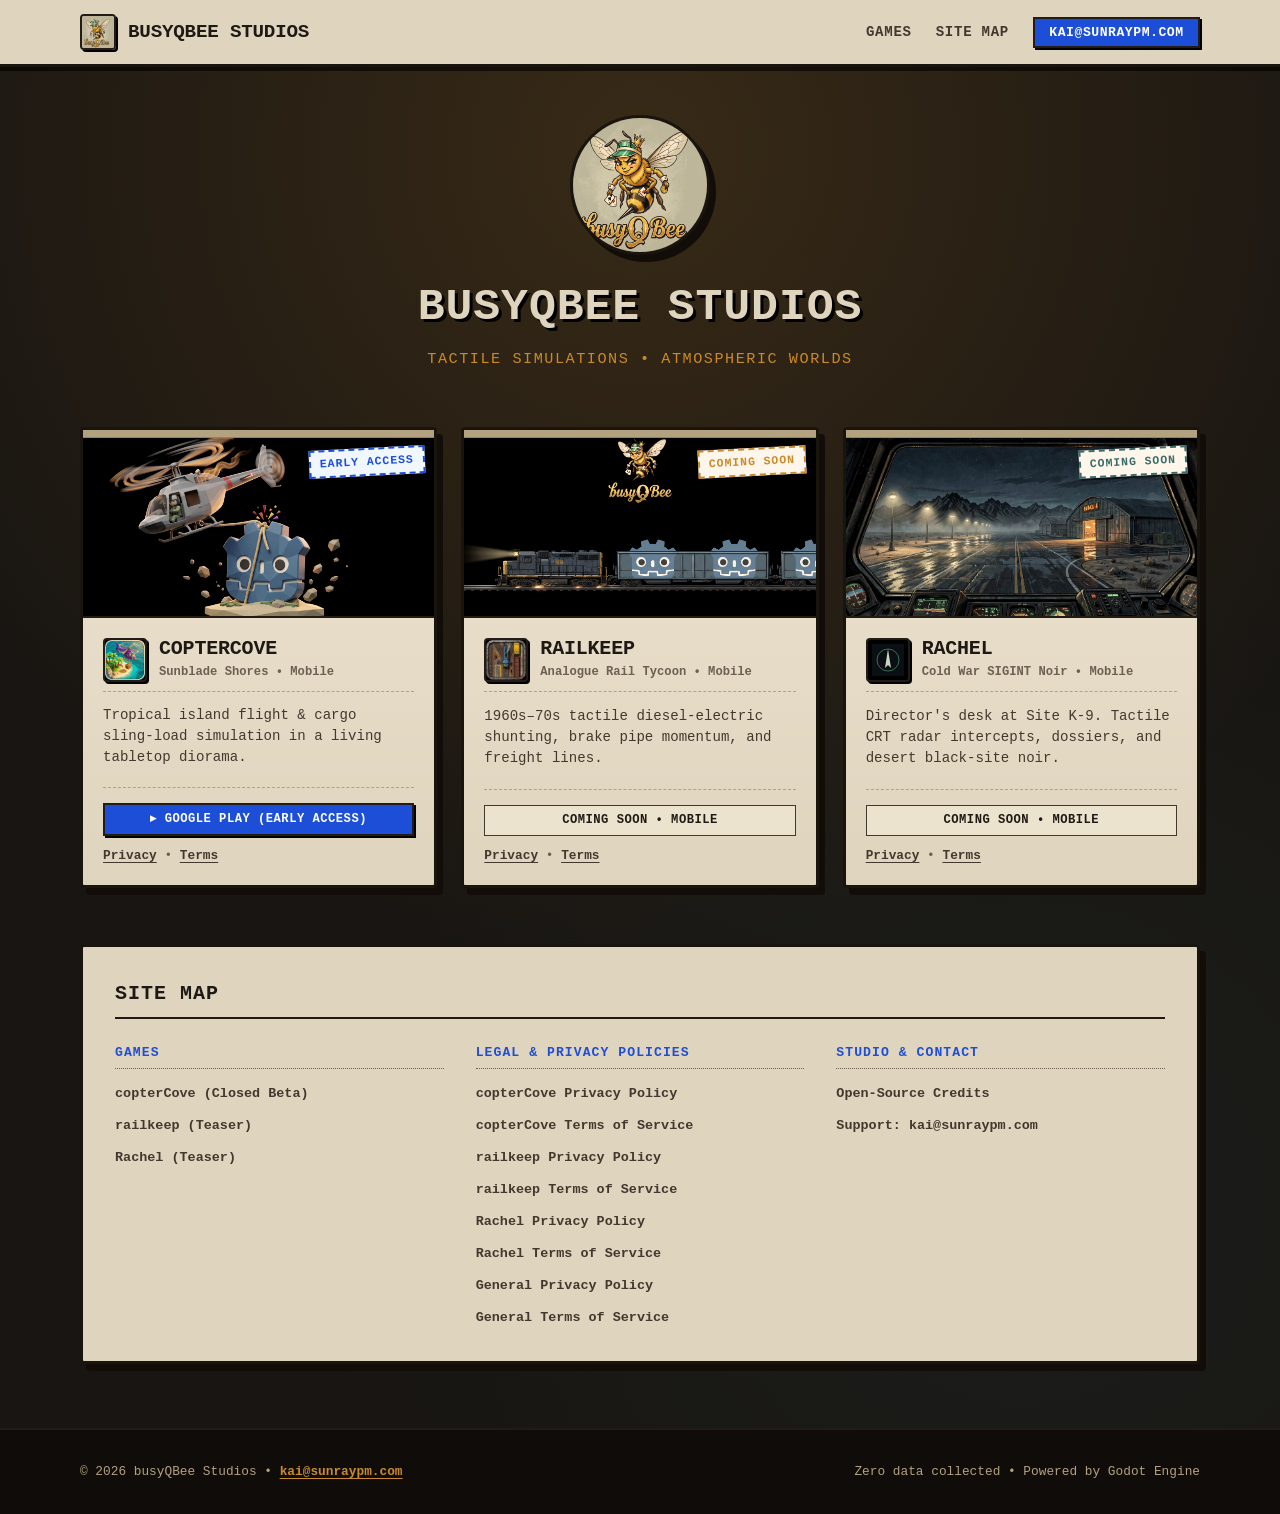
==== commit 038f4658: "feat: align SVG logo and mascot with official emblem bee" ====
--- a/index.html
+++ b/index.html
@@ -14,7 +14,7 @@
   <header class="navbar">
     <div class="container nav-container">
       <a href="index.html" class="nav-brand">
-        <img src="assets/images/busyqbee_logo.svg" alt="busyQBee Studios Logo" class="nav-logo">
+        <img src="assets/images/emblem_bee_icon.png" alt="busyQBee Studios Logo" class="nav-logo">
         <span>busyQBee Studios</span>
       </a>
       <ul class="nav-links">
@@ -28,7 +28,7 @@
   <main class="container">
     <!-- Hero / Headline with Official Studio Emblem -->
     <section class="minimal-hero">
-      <img src="assets/images/busyQBee_emblem.png" alt="busyQBee Studios Official Emblem" class="studio-emblem-banner">
+      <img src="assets/images/mascot_bee_emblem.png" alt="busyQBee Studios Mascot" class="mascot-badge">
       <h1 class="minimal-title">busyQBee Studios</h1>
       <p class="minimal-tagline">Tactile simulations &bull; Atmospheric worlds</p>
     </section>
--- a/assets/css/style.css
+++ b/assets/css/style.css
@@ -15,13 +15,14 @@
   --ink-primary: #1e1914;
   --ink-secondary: #42382e;
   --ink-faded: #6d5f52;
-  --ink-red-stamp: #99281e;
-  --ink-red-faded: #bb382d;
+  --ink-blue-stamp: #1d4ed8;
+  --ink-blue-faded: #2563eb;
   
-  /* 70s Accents: Mustard, Oxblood, Faded Teal, Tungsten Amber */
+  /* 70s Accents: Mustard, Royal Blue, Faded Teal, Tungsten Amber */
   --retro-mustard: #c98a2c;
   --retro-amber: #d97706;
-  --retro-oxblood: #7c221a;
+  --retro-blue: #1e40af;
+  --retro-blue-deep: #172554;
   --retro-teal: #3b6b68;
   --retro-green: #2e5c38;
   
@@ -65,7 +66,7 @@
 }
 
 a {
-  color: var(--ink-red-stamp);
+  color: var(--ink-blue-stamp);
   text-decoration: underline;
   text-underline-offset: 3px;
   font-weight: 700;
@@ -73,8 +74,8 @@
 }
 
 a:hover {
-  color: var(--retro-oxblood);
-  background-color: rgba(153, 40, 30, 0.1);
+  color: var(--retro-blue-deep);
+  background-color: rgba(29, 78, 216, 0.1);
 }
 
 img {
@@ -150,13 +151,13 @@
 }
 
 .nav-link:hover {
-  color: var(--ink-red-stamp);
+  color: var(--ink-blue-stamp);
   text-decoration: underline;
 }
 
 .nav-btn {
   font-family: var(--font-typewriter);
-  background: var(--ink-red-stamp);
+  background: var(--ink-blue-stamp);
   color: #fff !important;
   padding: 0.4rem 0.9rem;
   font-weight: 800;
@@ -169,7 +170,7 @@
 }
 
 .nav-btn:hover {
-  background: var(--retro-oxblood);
+  background: var(--retro-blue);
   transform: translate(-1px, -1px);
   box-shadow: 3px 3px 0px #000;
 }
@@ -178,6 +179,18 @@
 .minimal-hero {
   text-align: center;
   padding: 3rem 0 2rem;
+}
+
+.mascot-badge {
+  width: 140px;
+  height: 140px;
+  border: var(--border-ink-thick);
+  border-radius: 50%;
+  margin: 0 auto 1.2rem;
+  box-shadow: var(--shadow-dossier-lg);
+  object-fit: cover;
+  background: var(--parchment-base);
+  display: block;
 }
 
 .studio-emblem-banner {
@@ -282,9 +295,9 @@
 }
 
 .status-live {
-  background: #fff6eb;
-  color: var(--ink-red-stamp);
-  border-color: var(--ink-red-stamp);
+  background: #f0f7ff;
+  color: var(--ink-blue-stamp);
+  border-color: var(--ink-blue-stamp);
   box-shadow: 2px 2px 0px rgba(0,0,0,0.5);
 }
 
@@ -375,7 +388,7 @@
 }
 
 .availability-tag.play-btn {
-  background: var(--ink-red-stamp);
+  background: var(--ink-blue-stamp);
   color: #fff !important;
   border: var(--border-ink);
   box-shadow: 2px 2px 0px #000;
@@ -383,7 +396,7 @@
 }
 
 .availability-tag.play-btn:hover {
-  background: var(--retro-oxblood);
+  background: var(--retro-blue);
   transform: translate(-1px, -1px);
   box-shadow: 3px 3px 0px #000;
 }
@@ -399,7 +412,7 @@
 }
 
 .mini-links a:hover {
-  color: var(--ink-red-stamp);
+  color: var(--ink-blue-stamp);
 }
 
 /* Site Map Section — Manila Folder Style */
@@ -436,7 +449,7 @@
   font-weight: 900;
   text-transform: uppercase;
   letter-spacing: 0.08em;
-  color: var(--ink-red-stamp);
+  color: var(--ink-blue-stamp);
   margin-bottom: 0.8rem;
   border-bottom: 1px dotted var(--ink-faded);
   padding-bottom: 0.3rem;
@@ -457,7 +470,7 @@
 }
 
 .sitemap-col li a:hover {
-  color: var(--ink-red-stamp);
+  color: var(--ink-blue-stamp);
   text-decoration: underline;
   padding-left: 3px;
 }
@@ -520,7 +533,7 @@
 }
 
 .legal-tab-btn.active, .legal-tab-btn:hover {
-  background: var(--ink-red-stamp);
+  background: var(--ink-blue-stamp);
   color: #fff !important;
 }
 
@@ -569,8 +582,8 @@
 
 .legal-notice-box {
   background: var(--parchment-light);
-  border: 1px solid var(--ink-red-stamp);
-  border-left: 6px solid var(--ink-red-stamp);
+  border: 1px solid var(--ink-blue-stamp);
+  border-left: 6px solid var(--ink-blue-stamp);
   padding: 1rem 1.25rem;
   margin: 1.2rem 0;
   font-family: var(--font-typewriter);
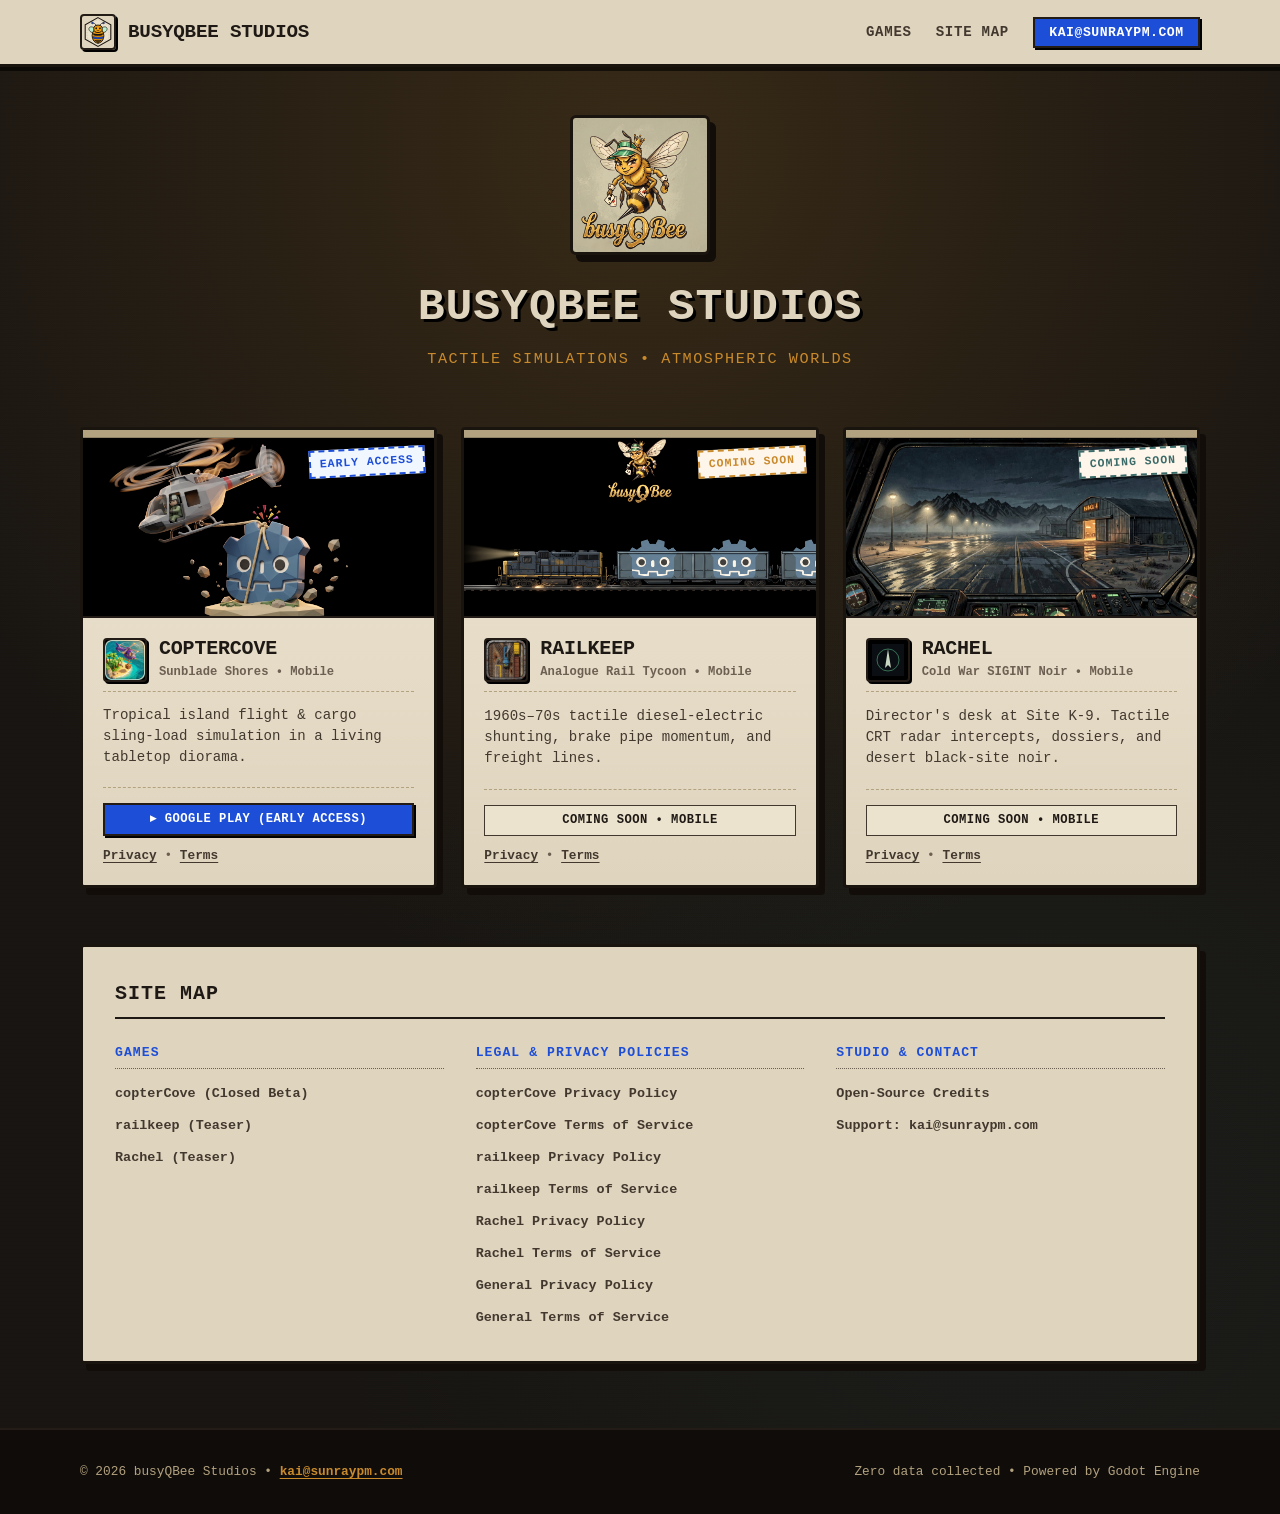
==== commit 13f100b3: "feat: derive clean simple SVG emblem logo and favicon" ====
--- a/index.html
+++ b/index.html
@@ -14,7 +14,7 @@
   <header class="navbar">
     <div class="container nav-container">
       <a href="index.html" class="nav-brand">
-        <img src="assets/images/emblem_bee_icon.png" alt="busyQBee Studios Logo" class="nav-logo">
+        <img src="assets/images/busyqbee_logo.svg" alt="busyQBee Studios Logo" class="nav-logo">
         <span>busyQBee Studios</span>
       </a>
       <ul class="nav-links">
--- a/assets/css/style.css
+++ b/assets/css/style.css
@@ -185,7 +185,7 @@
   width: 140px;
   height: 140px;
   border: var(--border-ink-thick);
-  border-radius: 50%;
+  border-radius: 6px;
   margin: 0 auto 1.2rem;
   box-shadow: var(--shadow-dossier-lg);
   object-fit: cover;
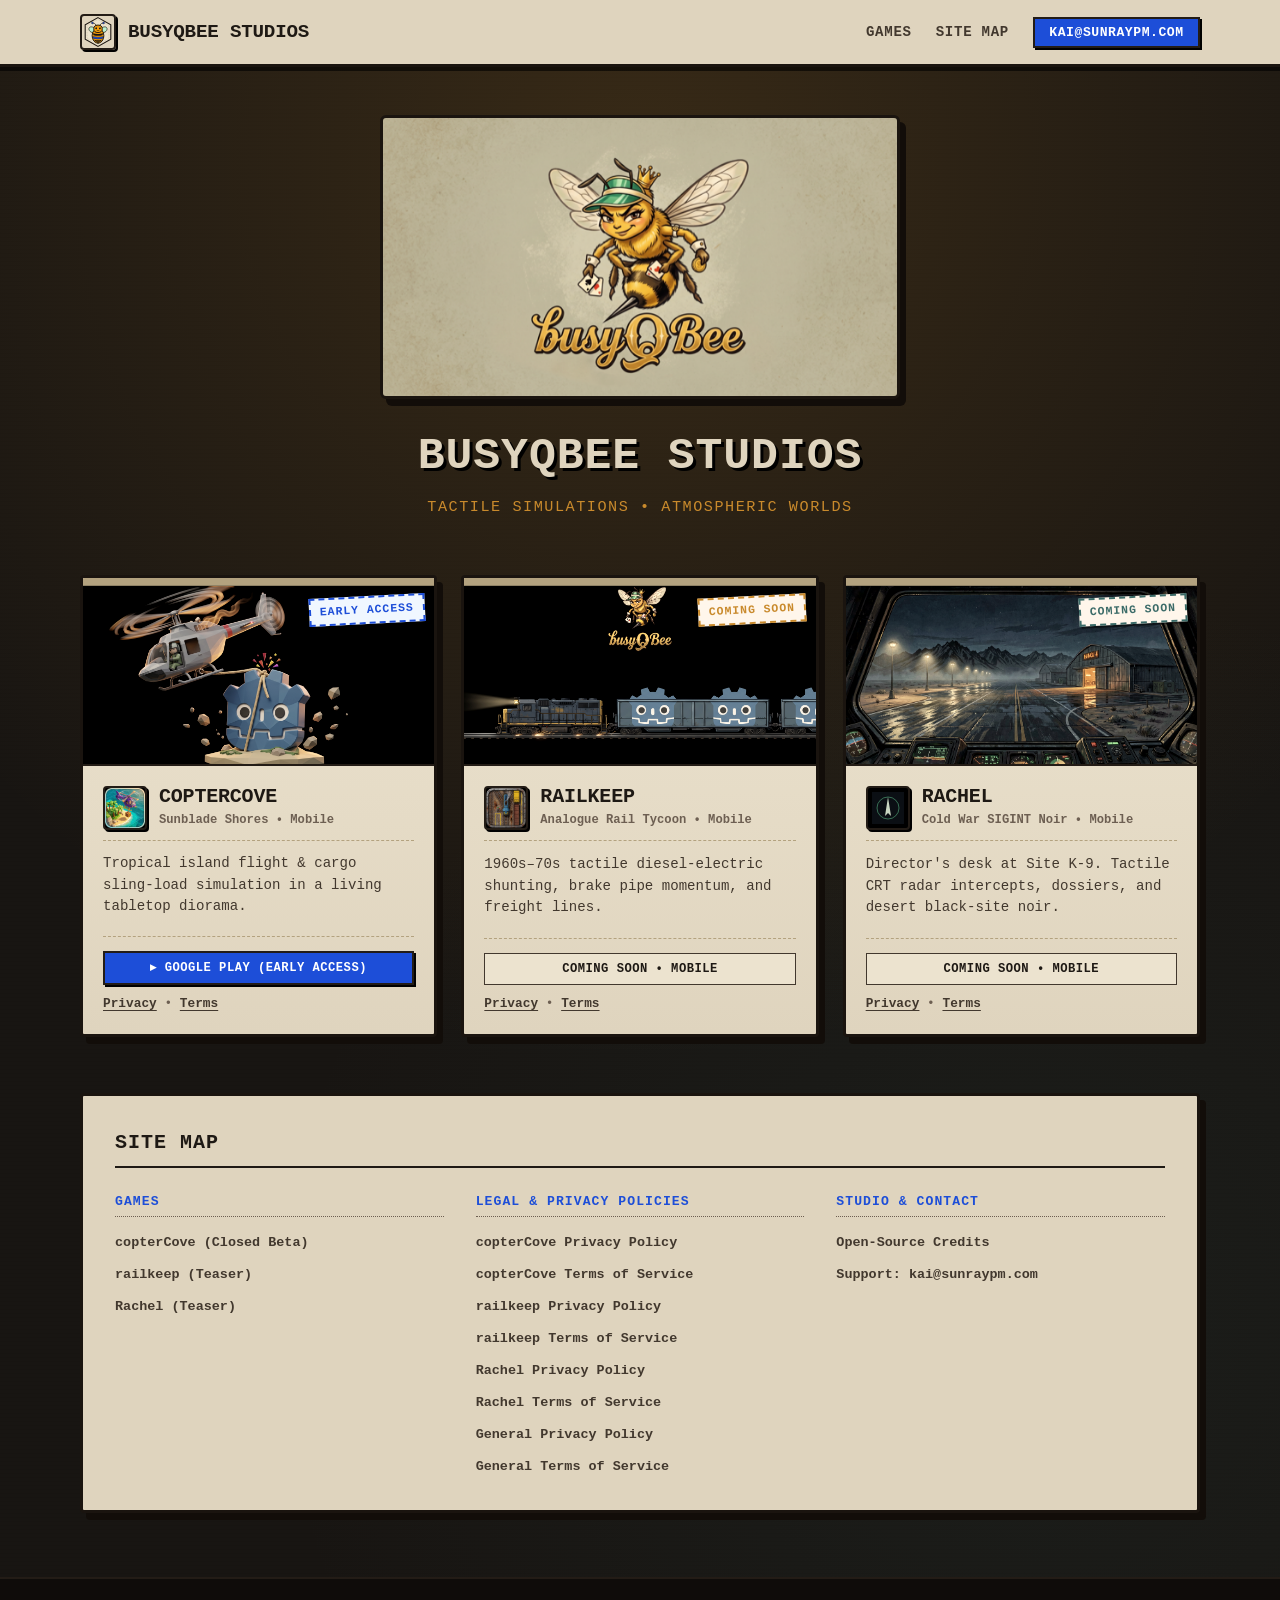
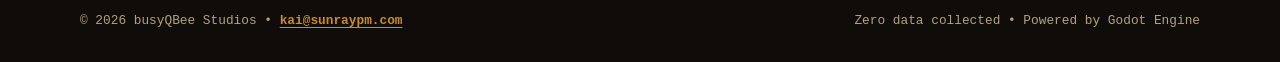
==== commit fd37db47: "style: set hero header emblem to large landscape format" ====
--- a/index.html
+++ b/index.html
@@ -26,9 +26,9 @@
   </header>
 
   <main class="container">
-    <!-- Hero / Headline with Official Studio Emblem -->
+    <!-- Hero / Headline with Official Studio Landscape Emblem -->
     <section class="minimal-hero">
-      <img src="assets/images/mascot_bee_emblem.png" alt="busyQBee Studios Mascot" class="mascot-badge">
+      <img src="assets/images/busyQBee_emblem.png" alt="busyQBee Studios Official Emblem" class="mascot-badge">
       <h1 class="minimal-title">busyQBee Studios</h1>
       <p class="minimal-tagline">Tactile simulations &bull; Atmospheric worlds</p>
     </section>
--- a/assets/css/style.css
+++ b/assets/css/style.css
@@ -182,14 +182,16 @@
 }
 
 .mascot-badge {
-  width: 140px;
-  height: 140px;
+  max-width: 520px;
+  width: 90%;
+  height: auto;
+  aspect-ratio: 2816 / 1536;
   border: var(--border-ink-thick);
   border-radius: 6px;
-  margin: 0 auto 1.2rem;
+  margin: 0 auto 1.5rem;
   box-shadow: var(--shadow-dossier-lg);
   object-fit: cover;
-  background: var(--parchment-base);
+  background: #110e0b;
   display: block;
 }
 
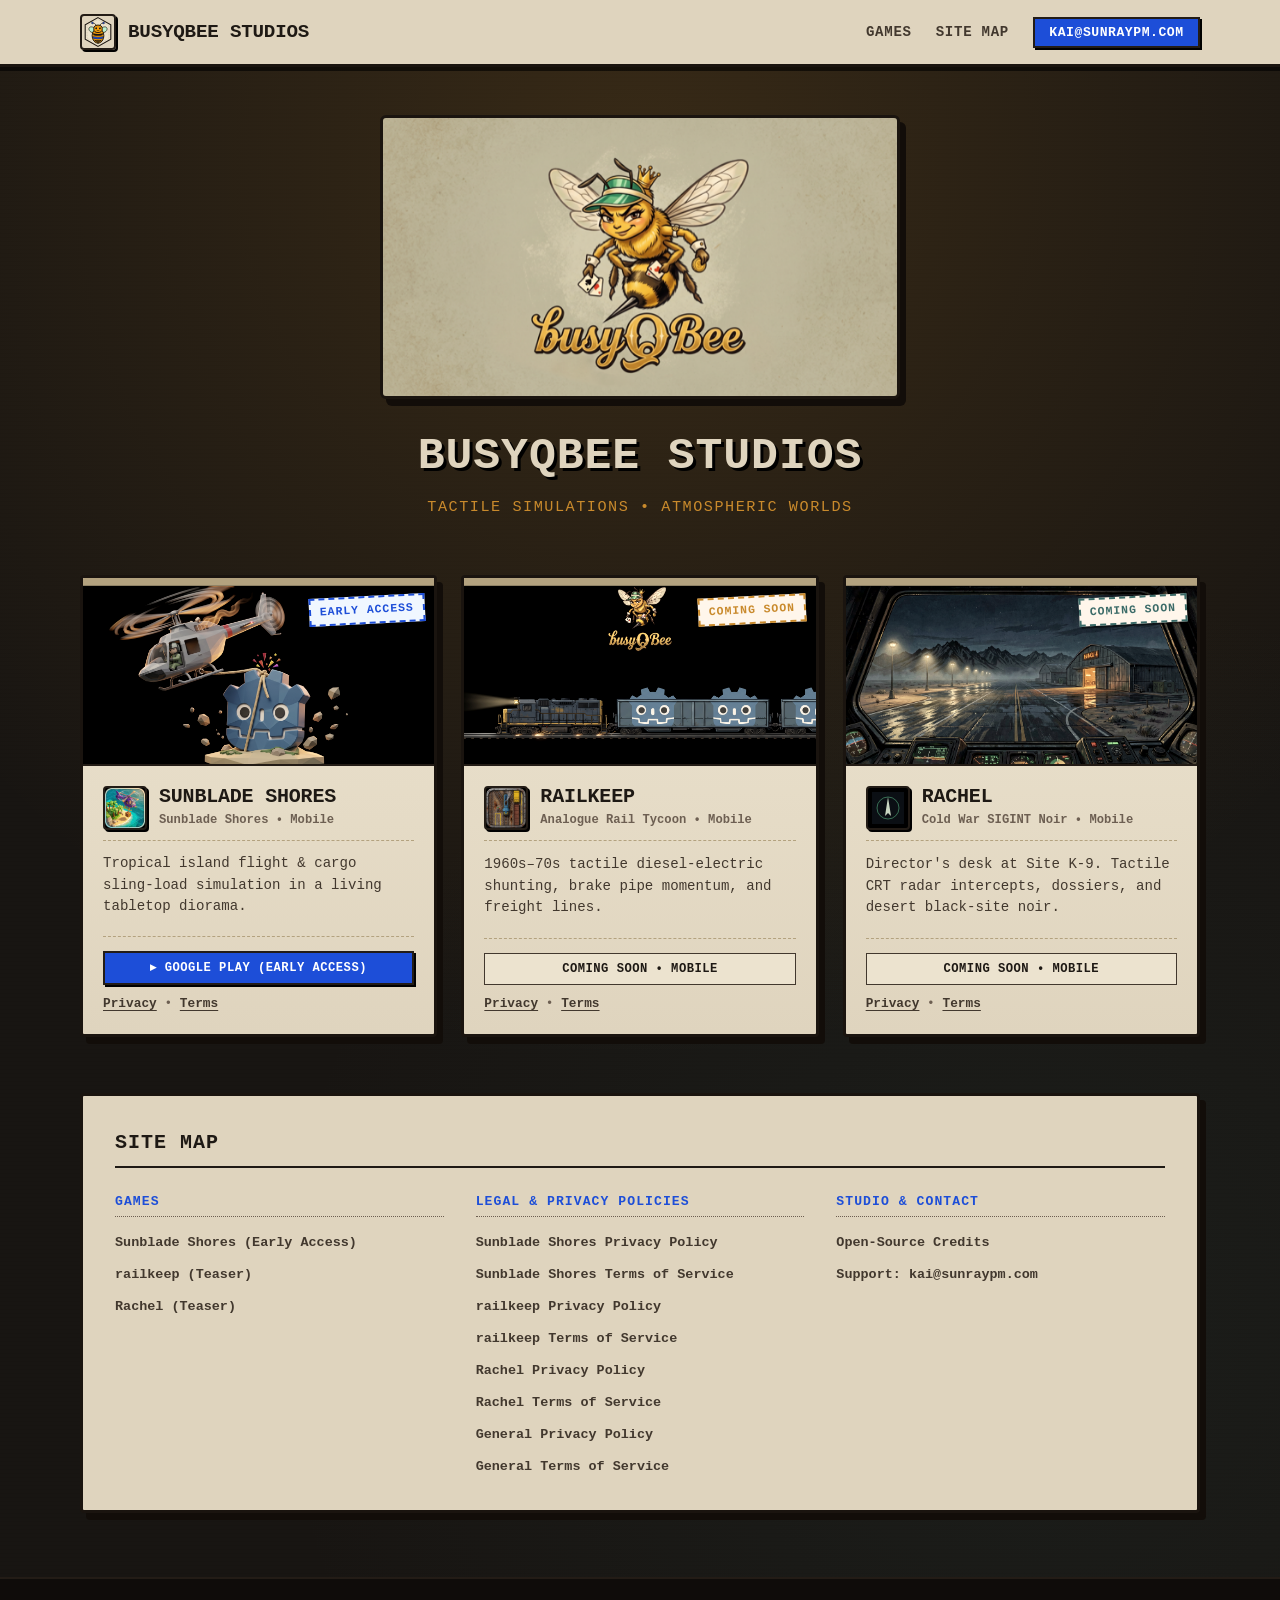
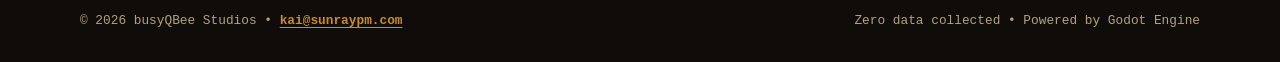
==== commit 7cd853c0: "feat: rebrand copterCove to Sunblade Shores across site, policies, and assets" ====
--- a/index.html
+++ b/index.html
@@ -37,17 +37,17 @@
     <section id="games" class="games-horizontal-section">
       <div class="games-horizontal-grid">
 
-        <!-- GAME 1: copterCove -->
+        <!-- GAME 1: Sunblade Shores -->
         <article class="mini-game-card">
           <div class="mini-card-media">
-            <img src="assets/images/coptercove_splash.jpg" alt="copterCove" loading="lazy">
+            <img src="assets/images/sunbladeshores_splash.jpg" alt="Sunblade Shores" loading="lazy">
             <span class="card-status-badge status-live">Early Access</span>
           </div>
           <div class="mini-card-body">
             <div class="mini-card-header">
-              <img src="assets/images/coptercove_icon.png" alt="copterCove Icon" class="mini-icon">
+              <img src="assets/images/sunbladeshores_icon.png" alt="Sunblade Shores Icon" class="mini-icon">
               <div>
-                <h2 class="mini-title">copterCove</h2>
+                <h2 class="mini-title">Sunblade Shores</h2>
                 <div class="mini-subtitle">Sunblade Shores &bull; Mobile</div>
               </div>
             </div>
@@ -57,8 +57,8 @@
             <div class="mini-actions">
               <a href="https://play.google.com/store/apps/details?id=com.sunraypm.sunbladeshores&hl=de" target="_blank" rel="noopener" class="availability-tag play-btn">&rtrif; Google Play (Early Access)</a>
               <div class="mini-links">
-                <a href="coptercove-privacy.html">Privacy</a> &bull;
-                <a href="coptercove-tos.html">Terms</a>
+                <a href="sunbladeshores-privacy.html">Privacy</a> &bull;
+                <a href="sunbladeshores-tos.html">Terms</a>
               </div>
             </div>
           </div>
@@ -128,7 +128,7 @@
         <div class="sitemap-col">
           <h4>Games</h4>
           <ul>
-            <li><a href="#games">copterCove (Closed Beta)</a></li>
+            <li><a href="#games">Sunblade Shores (Early Access)</a></li>
             <li><a href="#games">railkeep (Teaser)</a></li>
             <li><a href="#games">Rachel (Teaser)</a></li>
           </ul>
@@ -137,8 +137,8 @@
         <div class="sitemap-col">
           <h4>Legal &amp; Privacy Policies</h4>
           <ul>
-            <li><a href="coptercove-privacy.html">copterCove Privacy Policy</a></li>
-            <li><a href="coptercove-tos.html">copterCove Terms of Service</a></li>
+            <li><a href="sunbladeshores-privacy.html">Sunblade Shores Privacy Policy</a></li>
+            <li><a href="sunbladeshores-tos.html">Sunblade Shores Terms of Service</a></li>
             <li><a href="railkeep-privacy.html">railkeep Privacy Policy</a></li>
             <li><a href="railkeep-tos.html">railkeep Terms of Service</a></li>
             <li><a href="rachel-privacy.html">Rachel Privacy Policy</a></li>
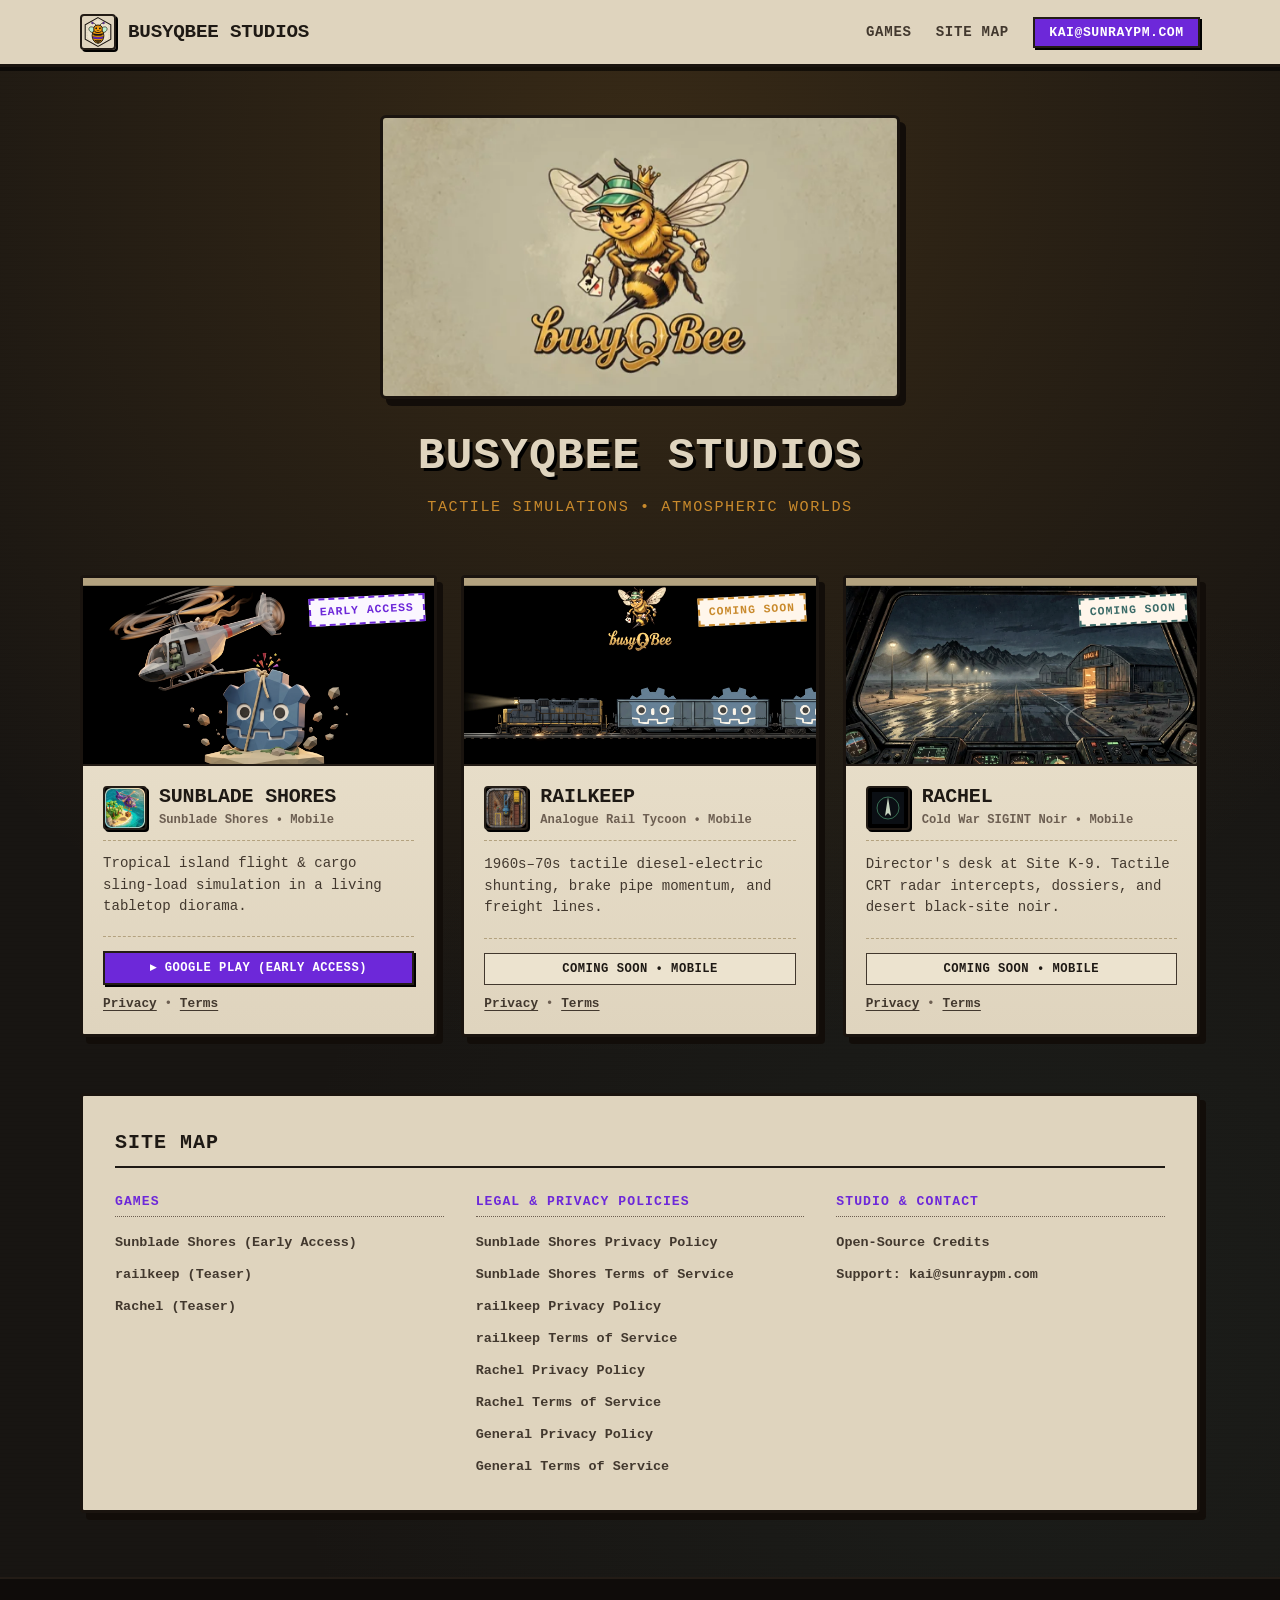
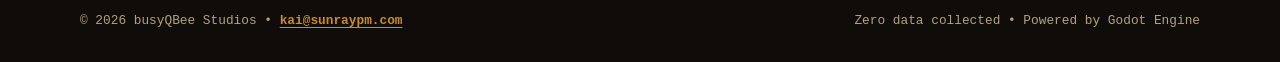
==== commit 6f38f27f: "perf: convert all raster assets to webp (reducing total image weight by ~90%)" ====
--- a/index.html
+++ b/index.html
@@ -28,7 +28,7 @@
   <main class="container">
     <!-- Hero / Headline with Official Studio Landscape Emblem -->
     <section class="minimal-hero">
-      <img src="assets/images/busyQBee_emblem.png" alt="busyQBee Studios Official Emblem" class="mascot-badge">
+      <img src="assets/images/busyQBee_emblem.webp" alt="busyQBee Studios Official Emblem" class="mascot-badge">
       <h1 class="minimal-title">busyQBee Studios</h1>
       <p class="minimal-tagline">Tactile simulations &bull; Atmospheric worlds</p>
     </section>
@@ -40,12 +40,12 @@
         <!-- GAME 1: Sunblade Shores -->
         <article class="mini-game-card">
           <div class="mini-card-media">
-            <img src="assets/images/sunbladeshores_splash.jpg" alt="Sunblade Shores" loading="lazy">
+            <img src="assets/images/sunbladeshores_splash.webp" alt="Sunblade Shores" loading="lazy">
             <span class="card-status-badge status-live">Early Access</span>
           </div>
           <div class="mini-card-body">
             <div class="mini-card-header">
-              <img src="assets/images/sunbladeshores_icon.png" alt="Sunblade Shores Icon" class="mini-icon">
+              <img src="assets/images/sunbladeshores_icon.webp" alt="Sunblade Shores Icon" class="mini-icon">
               <div>
                 <h2 class="mini-title">Sunblade Shores</h2>
                 <div class="mini-subtitle">Sunblade Shores &bull; Mobile</div>
@@ -67,12 +67,12 @@
         <!-- GAME 2: railkeep -->
         <article class="mini-game-card teaser-card">
           <div class="mini-card-media">
-            <img src="assets/images/railkeep_splash.png" alt="railkeep" loading="lazy">
+            <img src="assets/images/railkeep_splash.webp" alt="railkeep" loading="lazy">
             <span class="card-status-badge status-teaser">Coming Soon</span>
           </div>
           <div class="mini-card-body">
             <div class="mini-card-header">
-              <img src="assets/images/railkeep_icon.png" alt="railkeep Icon" class="mini-icon">
+              <img src="assets/images/railkeep_icon.webp" alt="railkeep Icon" class="mini-icon">
               <div>
                 <h2 class="mini-title">railkeep</h2>
                 <div class="mini-subtitle">Analogue Rail Tycoon &bull; Mobile</div>
@@ -94,7 +94,7 @@
         <!-- GAME 3: Rachel -->
         <article class="mini-game-card teaser-card">
           <div class="mini-card-media">
-            <img src="assets/images/rachel_splash.png" alt="Rachel" loading="lazy">
+            <img src="assets/images/rachel_splash.webp" alt="Rachel" loading="lazy">
             <span class="card-status-badge status-classified">Coming Soon</span>
           </div>
           <div class="mini-card-body">
--- a/assets/css/style.css
+++ b/assets/css/style.css
@@ -15,14 +15,14 @@
   --ink-primary: #1e1914;
   --ink-secondary: #42382e;
   --ink-faded: #6d5f52;
-  --ink-blue-stamp: #1d4ed8;
-  --ink-blue-faded: #2563eb;
+  --ink-purple-stamp: #6d28d9;
+  --ink-purple-faded: #7c3aed;
   
-  /* 70s Accents: Mustard, Royal Blue, Faded Teal, Tungsten Amber */
+  /* 70s Accents: Mustard, Royal Purple, Faded Teal, Tungsten Amber */
   --retro-mustard: #c98a2c;
   --retro-amber: #d97706;
-  --retro-blue: #1e40af;
-  --retro-blue-deep: #172554;
+  --retro-purple: #5b21b6;
+  --retro-purple-deep: #4c1d95;
   --retro-teal: #3b6b68;
   --retro-green: #2e5c38;
   
@@ -66,7 +66,7 @@
 }
 
 a {
-  color: var(--ink-blue-stamp);
+  color: var(--ink-purple-stamp);
   text-decoration: underline;
   text-underline-offset: 3px;
   font-weight: 700;
@@ -74,8 +74,8 @@
 }
 
 a:hover {
-  color: var(--retro-blue-deep);
-  background-color: rgba(29, 78, 216, 0.1);
+  color: var(--retro-purple-deep);
+  background-color: rgba(109, 40, 217, 0.1);
 }
 
 img {
@@ -151,13 +151,13 @@
 }
 
 .nav-link:hover {
-  color: var(--ink-blue-stamp);
+  color: var(--ink-purple-stamp);
   text-decoration: underline;
 }
 
 .nav-btn {
   font-family: var(--font-typewriter);
-  background: var(--ink-blue-stamp);
+  background: var(--ink-purple-stamp);
   color: #fff !important;
   padding: 0.4rem 0.9rem;
   font-weight: 800;
@@ -170,7 +170,7 @@
 }
 
 .nav-btn:hover {
-  background: var(--retro-blue);
+  background: var(--retro-purple);
   transform: translate(-1px, -1px);
   box-shadow: 3px 3px 0px #000;
 }
@@ -297,9 +297,9 @@
 }
 
 .status-live {
-  background: #f0f7ff;
-  color: var(--ink-blue-stamp);
-  border-color: var(--ink-blue-stamp);
+  background: #fbf7ff;
+  color: var(--ink-purple-stamp);
+  border-color: var(--ink-purple-stamp);
   box-shadow: 2px 2px 0px rgba(0,0,0,0.5);
 }
 
@@ -390,7 +390,7 @@
 }
 
 .availability-tag.play-btn {
-  background: var(--ink-blue-stamp);
+  background: var(--ink-purple-stamp);
   color: #fff !important;
   border: var(--border-ink);
   box-shadow: 2px 2px 0px #000;
@@ -398,7 +398,7 @@
 }
 
 .availability-tag.play-btn:hover {
-  background: var(--retro-blue);
+  background: var(--retro-purple);
   transform: translate(-1px, -1px);
   box-shadow: 3px 3px 0px #000;
 }
@@ -414,7 +414,7 @@
 }
 
 .mini-links a:hover {
-  color: var(--ink-blue-stamp);
+  color: var(--ink-purple-stamp);
 }
 
 /* Site Map Section — Manila Folder Style */
@@ -451,7 +451,7 @@
   font-weight: 900;
   text-transform: uppercase;
   letter-spacing: 0.08em;
-  color: var(--ink-blue-stamp);
+  color: var(--ink-purple-stamp);
   margin-bottom: 0.8rem;
   border-bottom: 1px dotted var(--ink-faded);
   padding-bottom: 0.3rem;
@@ -472,7 +472,7 @@
 }
 
 .sitemap-col li a:hover {
-  color: var(--ink-blue-stamp);
+  color: var(--ink-purple-stamp);
   text-decoration: underline;
   padding-left: 3px;
 }
@@ -535,7 +535,7 @@
 }
 
 .legal-tab-btn.active, .legal-tab-btn:hover {
-  background: var(--ink-blue-stamp);
+  background: var(--ink-purple-stamp);
   color: #fff !important;
 }
 
@@ -584,8 +584,8 @@
 
 .legal-notice-box {
   background: var(--parchment-light);
-  border: 1px solid var(--ink-blue-stamp);
-  border-left: 6px solid var(--ink-blue-stamp);
+  border: 1px solid var(--ink-purple-stamp);
+  border-left: 6px solid var(--ink-purple-stamp);
   padding: 1rem 1.25rem;
   margin: 1.2rem 0;
   font-family: var(--font-typewriter);
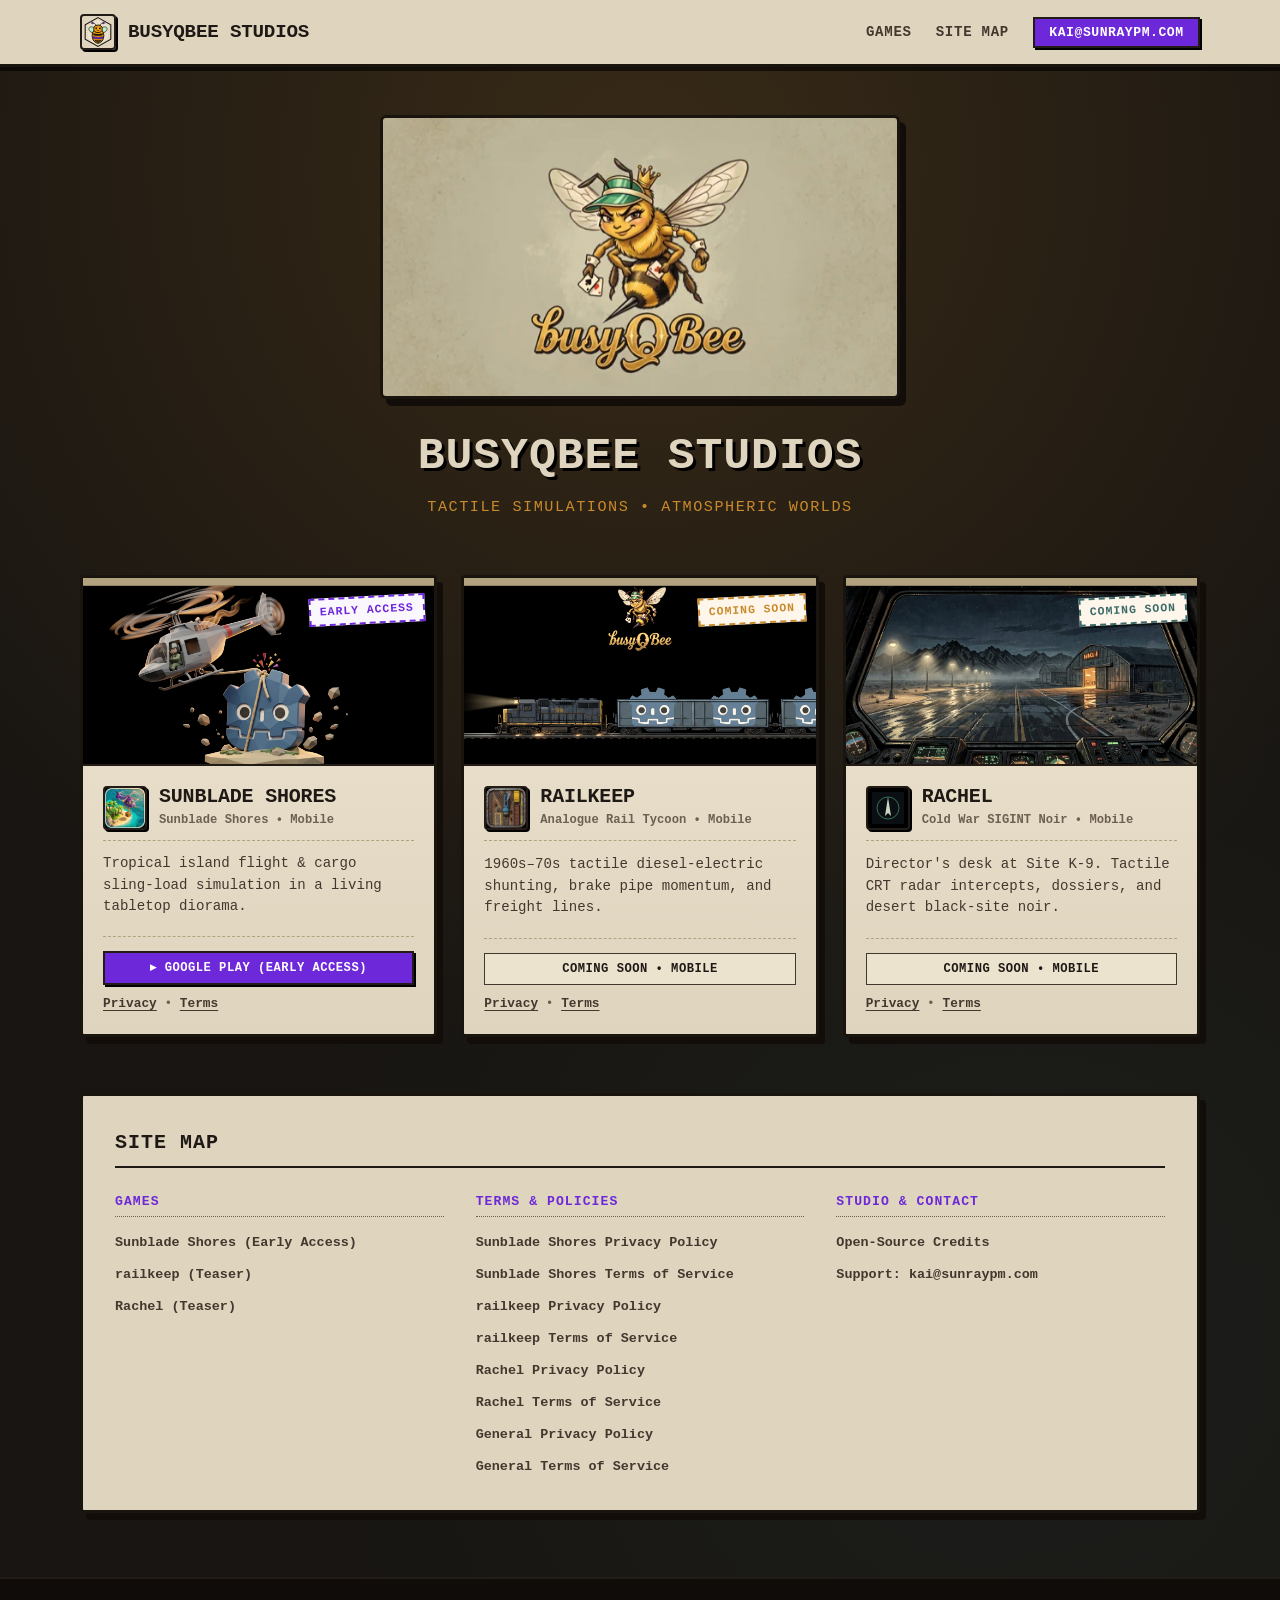
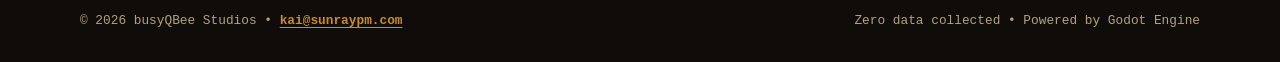
==== commit 262ffc06: "docs: remove corporate legal department references; direct to studio contact" ====
--- a/index.html
+++ b/index.html
@@ -135,7 +135,7 @@
         </div>
 
         <div class="sitemap-col">
-          <h4>Legal &amp; Privacy Policies</h4>
+          <h4>Terms &amp; Policies</h4>
           <ul>
             <li><a href="sunbladeshores-privacy.html">Sunblade Shores Privacy Policy</a></li>
             <li><a href="sunbladeshores-tos.html">Sunblade Shores Terms of Service</a></li>
